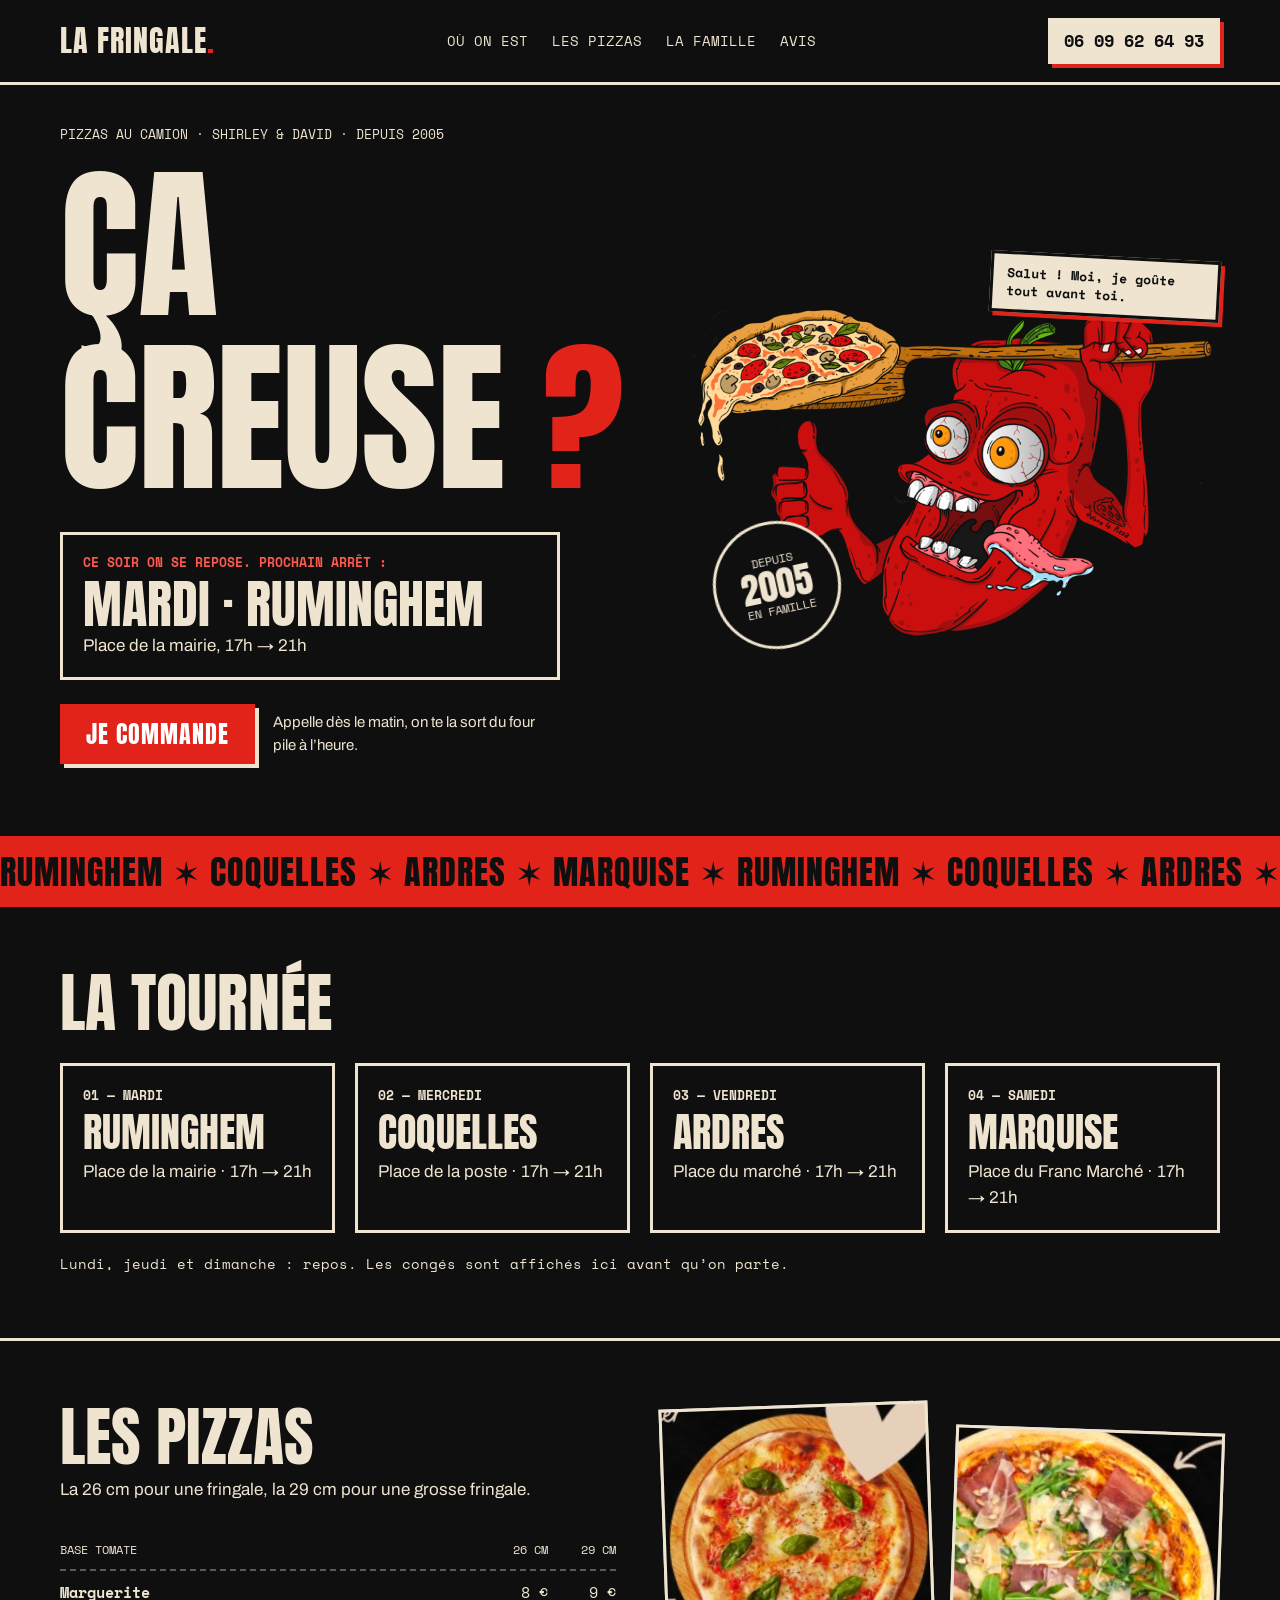
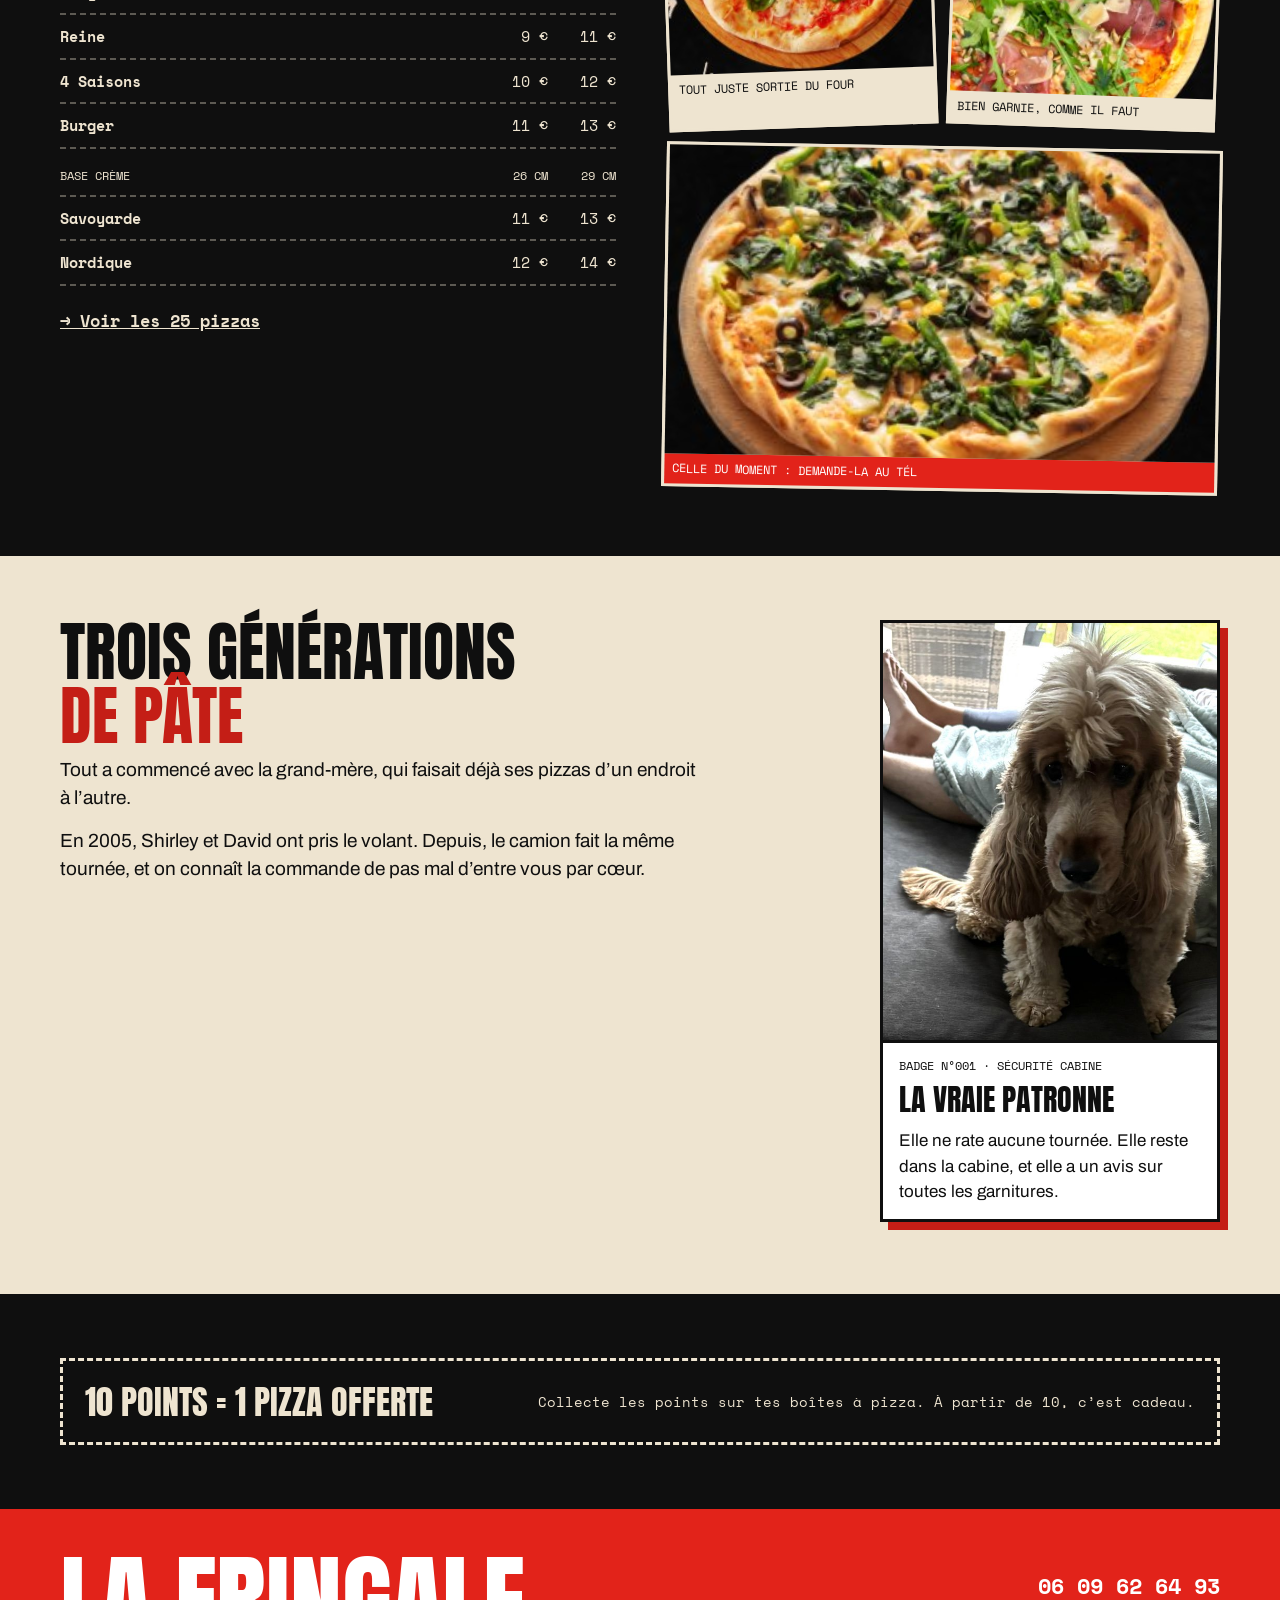
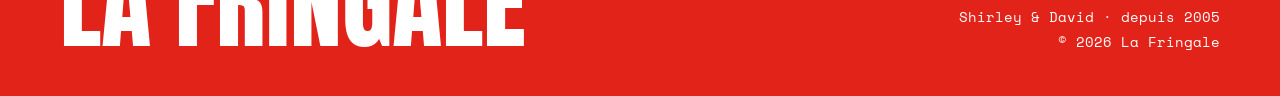
==== index.html @ c60b042f "Site de La Fringale : accueil, carte complète et contenu modifiable - Page d'accueil (visuel fanzine" ====
<!doctype html>
<html lang="fr">
<head>
  <meta charset="utf-8">
  <meta name="viewport" content="width=device-width, initial-scale=1">
  <title>La Fringale · Pizzas au camion depuis 2005 · Ruminghem, Coquelles, Ardres, Marquise</title>
  <meta name="description" content="La Fringale, le camion à pizzas de Shirley et David depuis 2005. Mardi Ruminghem, mercredi Coquelles, vendredi Ardres, samedi Marquise, de 17h à 21h. Commande au 06 09 62 64 93.">
  <meta name="theme-color" content="#0f0f0f">
  <link rel="icon" type="image/png" href="images/favicon.png">
  <link rel="apple-touch-icon" href="images/apple-touch-icon.png">
  <meta property="og:type" content="website">
  <meta property="og:title" content="La Fringale · Pizzas au camion depuis 2005">
  <meta property="og:description" content="Ruminghem, Coquelles, Ardres, Marquise. De 17h à 21h, commande au 06 09 62 64 93.">
  <meta property="og:image" content="images/partage.jpg">
  <link rel="preconnect" href="https://fonts.googleapis.com">
  <link rel="preconnect" href="https://fonts.gstatic.com" crossorigin>
  <link href="https://fonts.googleapis.com/css2?family=Anton&family=Archivo:wght@400;600;800&family=Space+Mono:wght@400;700&display=swap" rel="stylesheet">
  <link rel="stylesheet" href="assets/style.css">
  <script type="application/ld+json">
  {
    "@context": "https://schema.org",
    "@type": "FoodEstablishment",
    "name": "La Fringale",
    "description": "Camion à pizzas de Shirley et David, depuis 2005.",
    "servesCuisine": "Pizza",
    "telephone": "+33609626493",
    "foundingDate": "2005",
    "priceRange": "8 € – 14 €",
    "areaServed": ["Ruminghem", "Coquelles", "Ardres", "Marquise"],
    "openingHoursSpecification": [
      { "@type": "OpeningHoursSpecification", "dayOfWeek": ["Tuesday", "Wednesday", "Friday", "Saturday"], "opens": "17:00", "closes": "21:00" }
    ]
  }
  </script>
</head>
<body>
  <p class="annonce" id="annonce" hidden></p>

  <header class="entete">
    <div class="conteneur">
      <a class="logo" href="index.html">La Fringale<span>.</span></a>
      <nav class="nav" aria-label="Navigation principale">
        <a href="#tournee">Où on est</a>
        <a href="carte.html">Les pizzas</a>
        <a href="#famille">La famille</a>
        <a href="#avis">Avis</a>
      </nav>
      <a class="bouton-tel" href="tel:+33609626493" data-tel data-tel-texte>06 09 62 64 93</a>
    </div>
  </header>

  <main>
    <section class="heros" aria-labelledby="titre-heros">
      <div class="conteneur">
        <div class="heros-texte">
          <p class="surtitre">Pizzas au camion · Shirley &amp; David · depuis 2005</p>
          <h1 id="titre-heros">Ça<br>creuse<span class="rouge"> ?</span></h1>
          <div class="ce-soir" id="ce-soir" aria-live="polite">
            <p class="ce-soir-etiquette">Ce soir · 17h → 21h</p>
            <p class="ce-soir-ville">La tournée</p>
            <p class="ce-soir-lieu">Ruminghem, Coquelles, Ardres, Marquise</p>
          </div>
          <div class="heros-actions">
            <a class="bouton" href="tel:+33609626493" data-tel>Je commande</a>
            <p>Appelle dès le matin, on te la sort du four pile à l’heure.</p>
          </div>
        </div>
        <div class="heros-visuel">
          <img class="mascotte" src="images/mascotte.png" width="779" height="511" alt="La mascotte de La Fringale : un piment rouge qui tient une pelle à pizza et lève le pouce">
          <p class="bulle" id="bulle">Salut ! Moi, je goûte tout avant toi.</p>
          <p class="tampon" aria-label="En famille depuis 2005">Depuis<strong>2005</strong>en famille</p>
        </div>
      </div>
    </section>

    <div class="bande" id="bande" aria-hidden="true">Ruminghem ✶ Coquelles ✶ Ardres ✶ Marquise ✶</div>

    <section class="section" id="tournee" aria-labelledby="titre-tournee">
      <div class="conteneur">
        <h2 class="titre-section" id="titre-tournee">La tournée</h2>
        <ol class="tournee-grille" id="tournee-liste" style="list-style: none; padding: 0; margin-bottom: 0"></ol>
        <p class="note-mono" id="jours-repos" style="margin: 20px 0 0"></p>
      </div>
    </section>

    <section class="section section-bord" id="pizzas" aria-labelledby="titre-pizzas" style="border-top: 3px solid var(--creme)">
      <div class="conteneur carte-accueil">
        <div>
          <h2 class="titre-section" id="titre-pizzas">Les pizzas</h2>
          <p class="chapo">La 26 cm pour une fringale, la 29 cm pour une grosse fringale.</p>
          <div class="ticket" id="ticket"></div>
          <p style="margin-top: 22px"><a class="lien-fleche" href="carte.html">→ Voir les <span id="nb-pizzas">25</span> pizzas</a></p>
        </div>
        <div class="polaroids" id="polaroids"></div>
      </div>
    </section>

    <section class="famille" id="famille" aria-labelledby="titre-famille">
      <div class="conteneur">
        <div class="famille-texte">
          <h2 class="titre-section" id="titre-famille">Trois générations<br><span>de pâte</span></h2>
          <p>Tout a commencé avec la grand-mère, qui faisait déjà ses pizzas d’un endroit à l’autre.</p>
          <p>En 2005, Shirley et David ont pris le volant. Depuis, le camion fait la même tournée, et on connaît la commande de pas mal d’entre vous par cœur.</p>
          <img class="photo-camion" id="photo-camion" src="" alt="Le camion de La Fringale" hidden>
        </div>
        <div class="badge">
          <img src="images/chienne.jpg" width="640" height="800" alt="La chienne de la famille, assise sur le canapé" loading="lazy">
          <div>
            <p class="badge-numero" id="badge-numero">Badge n°001 · Sécurité cabine</p>
            <p class="badge-nom" id="nom-chienne">La vraie patronne</p>
            <p>Elle ne rate aucune tournée. Elle reste dans la cabine, et elle a un avis sur toutes les garnitures.</p>
          </div>
        </div>
      </div>
    </section>

    <section class="section" id="avis" aria-labelledby="titre-avis">
      <div class="conteneur">
        <div id="avis-bloc" style="margin-bottom: 40px" hidden>
          <h2 class="titre-section" id="titre-avis">Ce qu’on dit de nous</h2>
          <p class="chapo note-mono">(et c’est pas nous qui l’écrivons, c’est Google)</p>
          <div class="avis-grille" id="avis-liste" hidden></div>
          <div class="avis-actions">
            <a class="lien-fleche" href="#" data-lien-avis hidden>→ Lire tous les avis</a>
            <a class="lien-fleche" href="#" data-lien-avis hidden>→ Toi aussi, laisse ton avis</a>
          </div>
        </div>
        <div class="fidelite">
          <strong>10 points = 1 pizza offerte</strong>
          <span class="note-mono">Collecte les points sur tes boîtes à pizza. À partir de 10, c’est cadeau.</span>
        </div>
      </div>
    </section>
  </main>

  <footer class="pied">
    <div class="conteneur">
      <div class="pied-logo">La Fringale</div>
      <div class="pied-infos">
        <a class="tel" href="tel:+33609626493" data-tel data-tel-texte>06 09 62 64 93</a>
        <p>Shirley &amp; David · depuis 2005</p>
        <p><a href="#" data-reseau="facebook" hidden>Facebook</a> <a href="#" data-reseau="instagram" hidden>Instagram</a></p>
        <p>© <span id="annee">2026</span> La Fringale</p>
      </div>
    </div>
  </footer>

  <a class="appel-fixe" href="tel:+33609626493" data-tel>Appeler pour commander</a>

  <script src="assets/donnees.js"></script>
  <script src="assets/app.js"></script>
</body>
</html>
---- assets/style.css ----
/* La Fringale — feuille de style */

:root {
  --noir: #0f0f0f;
  --noir-2: #1a1918;
  --creme: #eee4d0;
  --creme-2: #cfc4ae;
  --rouge: #e2231a;
  --rouge-fonce: #c41e16;
  --rouge-texte: #ff5a4f;
  --trait: rgba(238, 228, 208, 0.35);
  --titre: 'Anton', 'Impact', sans-serif;
  --mono: 'Space Mono', ui-monospace, monospace;
  --texte: 'Archivo', system-ui, sans-serif;
  --page: 1240px;
  --marge: clamp(16px, 4vw, 40px);
}

*, *::before, *::after { box-sizing: border-box; }

html { scroll-behavior: smooth; -webkit-text-size-adjust: 100%; }
@media (prefers-reduced-motion: reduce) { html { scroll-behavior: auto; } }

body {
  margin: 0;
  background: var(--noir);
  color: var(--creme);
  font-family: var(--texte);
  font-size: 17px;
  line-height: 1.5;
}

img { max-width: 100%; height: auto; display: block; }
[hidden] { display: none !important; }
a { color: var(--creme); }
a:hover { color: #fff; }
:focus-visible { outline: 3px solid var(--rouge-texte); outline-offset: 3px; }

.conteneur { max-width: var(--page); margin: 0 auto; padding-left: var(--marge); padding-right: var(--marge); }
.mono { font-family: var(--mono); }
.majuscules { text-transform: uppercase; }
.visuellement-cache { position: absolute; width: 1px; height: 1px; overflow: hidden; clip: rect(0 0 0 0); white-space: nowrap; }

/* ---------- Bandeau d'annonce ---------- */
.annonce {
  background: var(--creme); color: var(--noir);
  font-family: var(--mono); font-weight: 700; font-size: 14px;
  text-align: center; padding: 10px var(--marge);
}
.annonce[hidden] { display: none; }

/* ---------- En-tête ---------- */
.entete { border-bottom: 3px solid var(--creme); }
.entete .conteneur {
  display: flex; flex-wrap: wrap; align-items: center; justify-content: space-between;
  gap: 12px 28px; padding-top: 18px; padding-bottom: 18px;
}
.logo { font-family: var(--titre); font-size: 30px; letter-spacing: 1px; text-transform: uppercase; text-decoration: none; line-height: 1; }
.logo span { color: var(--rouge); }
.nav { display: flex; flex-wrap: wrap; gap: 6px 24px; font-family: var(--mono); font-size: 14px; text-transform: uppercase; }
.nav a { text-decoration: none; padding: 6px 0; }
.nav a[aria-current="page"] { text-decoration: underline; text-underline-offset: 6px; text-decoration-thickness: 2px; }

.bouton-tel {
  font-family: var(--mono); font-weight: 700; text-decoration: none;
  color: var(--noir); background: var(--creme);
  padding: 10px 16px; min-height: 44px; display: inline-flex; align-items: center; gap: 8px;
  box-shadow: 4px 4px 0 var(--rouge);
}
.bouton-tel:hover { color: var(--noir); transform: translate(-1px, -1px); box-shadow: 5px 5px 0 var(--rouge); }

.bouton {
  display: inline-block; text-decoration: none;
  background: var(--rouge); color: #fff;
  font-family: var(--titre); font-size: 24px; letter-spacing: 1px; text-transform: uppercase;
  padding: 12px 26px; box-shadow: 4px 4px 0 var(--creme);
  border: 0; cursor: pointer;
}
.bouton:hover { color: #fff; transform: translate(-1px, -1px); box-shadow: 5px 5px 0 var(--creme); }

.lien-fleche { font-family: var(--mono); font-weight: 700; }

/* ---------- Accueil : héros ---------- */
.heros .conteneur {
  display: flex; flex-wrap: wrap; align-items: center; gap: 24px;
  padding-top: 40px; padding-bottom: 72px;
}
.heros-texte { flex: 1 1 520px; min-width: 0; }
.surtitre { margin: 0 0 14px; font-family: var(--mono); font-size: 13px; text-transform: uppercase; }
.heros h1 {
  margin: 0; font-family: var(--titre); font-weight: 400;
  font-size: clamp(84px, 13vw, 190px); line-height: 1.04; letter-spacing: -1px; text-transform: uppercase;
}
.heros h1 .rouge { color: var(--rouge); }

.ce-soir { margin-top: 28px; border: 3px solid var(--creme); padding: 18px 20px; max-width: 500px; }
.ce-soir-etiquette { margin: 0; font-family: var(--mono); font-size: 13px; font-weight: 700; text-transform: uppercase; color: var(--rouge-texte); }
.ce-soir-ville { margin: 4px 0 0; font-family: var(--titre); font-size: clamp(40px, 6vw, 52px); line-height: 1.05; text-transform: uppercase; }
.ce-soir-lieu { margin: 2px 0 0; }
.ce-soir-message { margin: 10px 0 0; font-size: 15px; color: var(--creme-2); }

.heros-actions { display: flex; flex-wrap: wrap; gap: 14px 18px; margin-top: 24px; align-items: center; }
.heros-actions p { margin: 0; max-width: 30ch; font-size: 15px; }

.heros-visuel { flex: 1 1 440px; min-width: 0; position: relative; display: flex; justify-content: center; padding-top: 56px; }
.mascotte { width: 100%; max-width: 600px; height: auto; mix-blend-mode: lighten; }
.bulle {
  position: absolute; top: 0; right: 0; max-width: 230px;
  background: var(--creme); color: var(--noir); border: 3px solid var(--noir);
  box-shadow: 4px 4px 0 var(--rouge);
  padding: 10px 14px; font-family: var(--mono); font-size: 13px; font-weight: 700; line-height: 1.35;
  transform: rotate(3deg);
}
.tampon {
  position: absolute; left: 4%; bottom: -4%;
  width: 128px; height: 128px; border-radius: 50%; border: 3px solid var(--creme); background: var(--noir);
  display: flex; flex-direction: column; align-items: center; justify-content: center; text-align: center;
  font-family: var(--mono); font-size: 12px; line-height: 1.2; text-transform: uppercase;
  transform: rotate(-12deg);
}
.tampon strong { font-family: var(--titre); font-weight: 400; font-size: 36px; line-height: 1; }

/* ---------- Bande des villes ---------- */
.bande {
  background: var(--rouge); color: var(--noir);
  font-family: var(--titre); font-size: clamp(26px, 3vw, 34px); letter-spacing: 1px; text-transform: uppercase;
  white-space: nowrap; overflow: hidden; padding: 10px 0;
}
.bande-defile { display: inline-block; animation: defile 40s linear infinite; }
@keyframes defile { from { transform: translateX(0); } to { transform: translateX(-50%); } }
@media (prefers-reduced-motion: reduce) { .bande-defile { animation: none; } }

/* ---------- Sections ---------- */
.section { padding-top: 64px; padding-bottom: 64px; }
.section + .section-bord { border-top: 3px solid var(--creme); }
.titre-section {
  margin: 0 0 8px; font-family: var(--titre); font-weight: 400;
  font-size: clamp(48px, 7vw, 64px); line-height: 1; text-transform: uppercase;
}
.chapo { margin: 0 0 28px; }
.note-mono { font-family: var(--mono); font-size: 14px; }

/* ---------- Tournée ---------- */
.tournee-grille { display: grid; grid-template-columns: repeat(auto-fit, minmax(230px, 1fr)); gap: 20px; margin-top: 28px; }
.etape { border: 3px solid var(--creme); padding: 20px; display: flex; flex-direction: column; gap: 6px; }
.etape-jour { font-family: var(--mono); font-size: 13px; font-weight: 700; text-transform: uppercase; }
.etape-ville { font-family: var(--titre); font-size: 40px; line-height: 1.05; text-transform: uppercase; }
.etape.aujourdhui { background: var(--creme); color: var(--noir); }
.etape.ferme { opacity: 0.55; }

/* ---------- Carte (extrait accueil) ---------- */
.carte-accueil { display: flex; flex-wrap: wrap; gap: 48px; }
.carte-accueil > div { flex: 1 1 440px; min-width: 0; }
.ticket { font-family: var(--mono); font-size: 15px; }
.ticket-ligne { display: flex; gap: 12px; padding: 10px 0; border-bottom: 2px dashed var(--trait); }
.ticket-ligne span:first-child { flex: 1; font-weight: 700; }
.ticket-ligne span:not(:first-child) { width: 56px; text-align: right; white-space: nowrap; }
.ticket-entete { font-size: 12px; text-transform: uppercase; padding-top: 18px; }
.ticket-entete:first-child { padding-top: 10px; }
.ticket-entete span:first-child { font-weight: 400; }

.polaroids { display: grid; grid-template-columns: repeat(2, minmax(0, 1fr)); gap: 18px; align-content: start; }
.polaroid { margin: 0; border: 3px solid var(--creme); background: var(--creme); }
.polaroid img { width: 100%; aspect-ratio: 1; object-fit: cover; }
.polaroid figcaption { font-family: var(--mono); font-size: 12px; padding: 6px 8px; text-transform: uppercase; color: var(--noir); }
.polaroid:nth-child(1) { transform: rotate(-2deg); }
.polaroid:nth-child(2) { transform: rotate(2deg); margin-top: 24px; }
.polaroid:nth-child(3) { grid-column: span 2; transform: rotate(1deg); }
.polaroid:nth-child(3) img { aspect-ratio: 16 / 9; }
.polaroid:nth-child(3) figcaption { background: var(--rouge); color: #fff; }

/* ---------- Famille ---------- */
.famille { background: var(--creme); color: var(--noir); }
.famille a { color: var(--noir); }
.famille .conteneur { display: flex; flex-wrap: wrap; gap: 40px; align-items: flex-start; padding-top: 64px; padding-bottom: 72px; }
.famille-texte { flex: 1 1 520px; min-width: 0; }
.famille-texte p { font-size: 19px; margin: 0 0 14px; max-width: 58ch; }
.famille .titre-section span { color: var(--rouge-fonce); }
.photo-camion { margin-top: 24px; border: 3px solid var(--noir); width: 100%; aspect-ratio: 3 / 2; object-fit: cover; }
.badge { flex: 0 1 340px; min-width: 0; border: 3px solid var(--noir); background: #fff; box-shadow: 8px 8px 0 var(--rouge-fonce); }
.badge img { width: 100%; aspect-ratio: 4 / 5; object-fit: cover; }
.badge div { padding: 14px 16px; border-top: 3px solid var(--noir); }
.badge p { margin: 0; }
.badge-numero { font-family: var(--mono); font-size: 12px; text-transform: uppercase; }
.badge-nom { font-family: var(--titre); font-size: 30px; text-transform: uppercase; margin: 2px 0 6px !important; }

/* ---------- Avis ---------- */
.avis-grille { display: grid; grid-template-columns: repeat(auto-fit, minmax(260px, 1fr)); gap: 20px; margin-bottom: 24px; }
.avis-carte { margin: 0; border: 3px solid var(--creme); padding: 20px; display: flex; flex-direction: column; gap: 12px; }
.avis-carte blockquote { margin: 0; }
.avis-carte figcaption { font-family: var(--mono); font-size: 13px; text-transform: uppercase; }
.etoiles { color: var(--rouge-texte); letter-spacing: 2px; }
.avis-actions { display: flex; flex-wrap: wrap; gap: 12px 28px; }

/* ---------- Fidélité ---------- */
.fidelite { border: 3px dashed var(--creme); padding: 22px; display: flex; flex-wrap: wrap; gap: 8px 24px; align-items: center; justify-content: space-between; }
.fidelite strong { font-family: var(--titre); font-weight: 400; font-size: 34px; text-transform: uppercase; line-height: 1.1; }

/* ---------- Pied de page ---------- */
.pied { background: var(--rouge); color: #fff; }
.pied a { color: #fff; }
.pied .conteneur { display: flex; flex-wrap: wrap; justify-content: space-between; gap: 20px; align-items: flex-end; padding-top: 44px; padding-bottom: 44px; }
.pied-logo { font-family: var(--titre); font-size: clamp(52px, 9vw, 104px); line-height: 0.95; text-transform: uppercase; }
.pied-infos { font-family: var(--mono); font-size: 14px; text-align: right; }
.pied-infos .tel { font-weight: 700; font-size: 22px; text-decoration: none; }
.pied-infos p { margin: 4px 0 0; }

/* ---------- Page carte ---------- */
.carte-entete { padding-top: 48px; padding-bottom: 8px; }
.carte-entete h1 { margin: 0; font-family: var(--titre); font-weight: 400; font-size: clamp(64px, 11vw, 140px); line-height: 1; text-transform: uppercase; }
.filtres { display: flex; flex-wrap: wrap; gap: 10px; margin: 28px 0 8px; }
.filtre {
  font-family: var(--mono); font-weight: 700; font-size: 14px; text-transform: uppercase;
  background: transparent; color: var(--creme); border: 3px solid var(--creme);
  padding: 10px 16px; min-height: 44px; cursor: pointer;
}
.filtre[aria-pressed="true"] { background: var(--creme); color: var(--noir); }

.moment {
  border: 3px solid var(--creme); background: var(--noir-2);
  display: flex; flex-wrap: wrap; gap: 20px; align-items: center; padding: 20px; margin: 28px 0 8px;
}
.moment img { width: 160px; aspect-ratio: 1; object-fit: cover; border: 3px solid var(--creme); }
.moment-texte { flex: 1 1 260px; }
.moment-etiquette { display: inline-block; background: var(--rouge); color: #fff; font-family: var(--mono); font-size: 12px; font-weight: 700; text-transform: uppercase; padding: 4px 8px; }
.moment h2 { margin: 8px 0 4px; font-family: var(--titre); font-weight: 400; font-size: 40px; text-transform: uppercase; line-height: 1.05; }
.moment p { margin: 0; }

.groupe-titre { margin: 48px 0 20px; font-family: var(--titre); font-weight: 400; font-size: 44px; text-transform: uppercase; display: flex; align-items: baseline; gap: 16px; flex-wrap: wrap; }
.groupe-titre small { font-family: var(--mono); font-size: 13px; }
.pizzas { display: grid; grid-template-columns: repeat(auto-fill, minmax(270px, 1fr)); gap: 20px; }
.pizza { border: 3px solid var(--creme); display: flex; flex-direction: column; }
.pizza img { width: 100%; aspect-ratio: 4 / 3; object-fit: cover; border-bottom: 3px solid var(--creme); }
.pizza-corps { padding: 16px 18px 18px; display: flex; flex-direction: column; gap: 8px; flex: 1; }
.pizza h3 { margin: 0; font-family: var(--titre); font-weight: 400; font-size: 32px; line-height: 1.05; text-transform: uppercase; }
.pizza-ingredients { margin: 0; color: var(--creme-2); flex: 1; }
.pizza-prix { display: flex; gap: 10px; font-family: var(--mono); font-size: 14px; }
.pizza-prix span { border: 2px solid var(--creme); padding: 4px 8px; }
.pizza-prix b { font-size: 16px; }

.infos-carte { margin-top: 48px; display: grid; grid-template-columns: repeat(auto-fit, minmax(260px, 1fr)); gap: 20px; }
.info { border: 3px dashed var(--trait); padding: 18px; font-family: var(--mono); font-size: 14px; }
.info p { margin: 0; }

/* ---------- Bouton d'appel fixe (téléphone) ---------- */
.appel-fixe { display: none; }
@media (max-width: 700px) {
  body { padding-bottom: 76px; }
  .appel-fixe {
    display: flex; position: fixed; left: 12px; right: 12px; bottom: 12px; z-index: 10;
    justify-content: center; align-items: center; gap: 10px;
    background: var(--rouge); color: #fff; text-decoration: none;
    font-family: var(--titre); font-size: 22px; letter-spacing: 1px; text-transform: uppercase;
    min-height: 56px; border: 3px solid var(--noir); box-shadow: 0 0 0 3px var(--creme);
  }
  .appel-fixe:hover { color: #fff; }
  .entete .bouton-tel { display: none; }
  .nav { width: 100%; justify-content: space-between; gap: 6px 14px; font-size: 13px; }
  .heros .conteneur { padding-top: 24px; padding-bottom: 56px; }
  .heros-visuel { padding-top: 64px; }
  .bulle { max-width: 200px; font-size: 12px; }
  .tampon { width: 104px; height: 104px; font-size: 10px; }
  .tampon strong { font-size: 30px; }
  .pied-infos { text-align: left; }
}
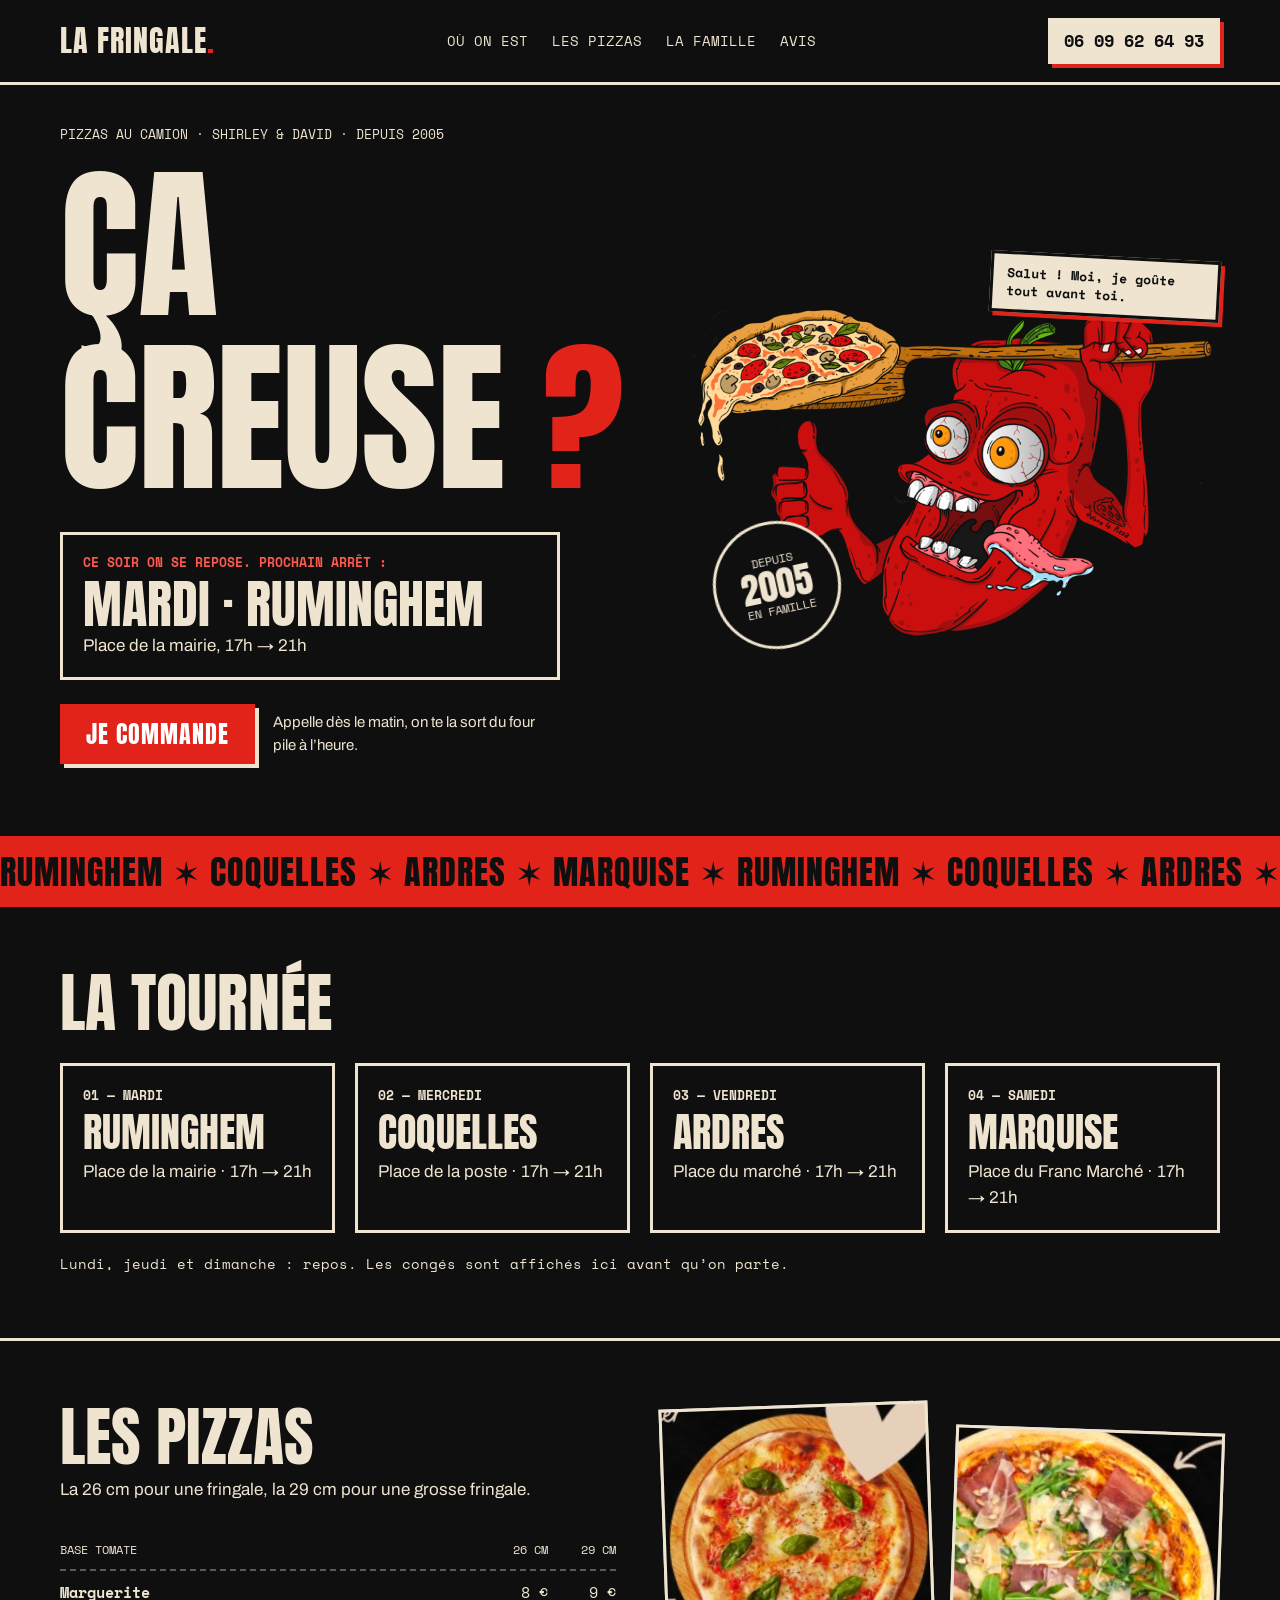
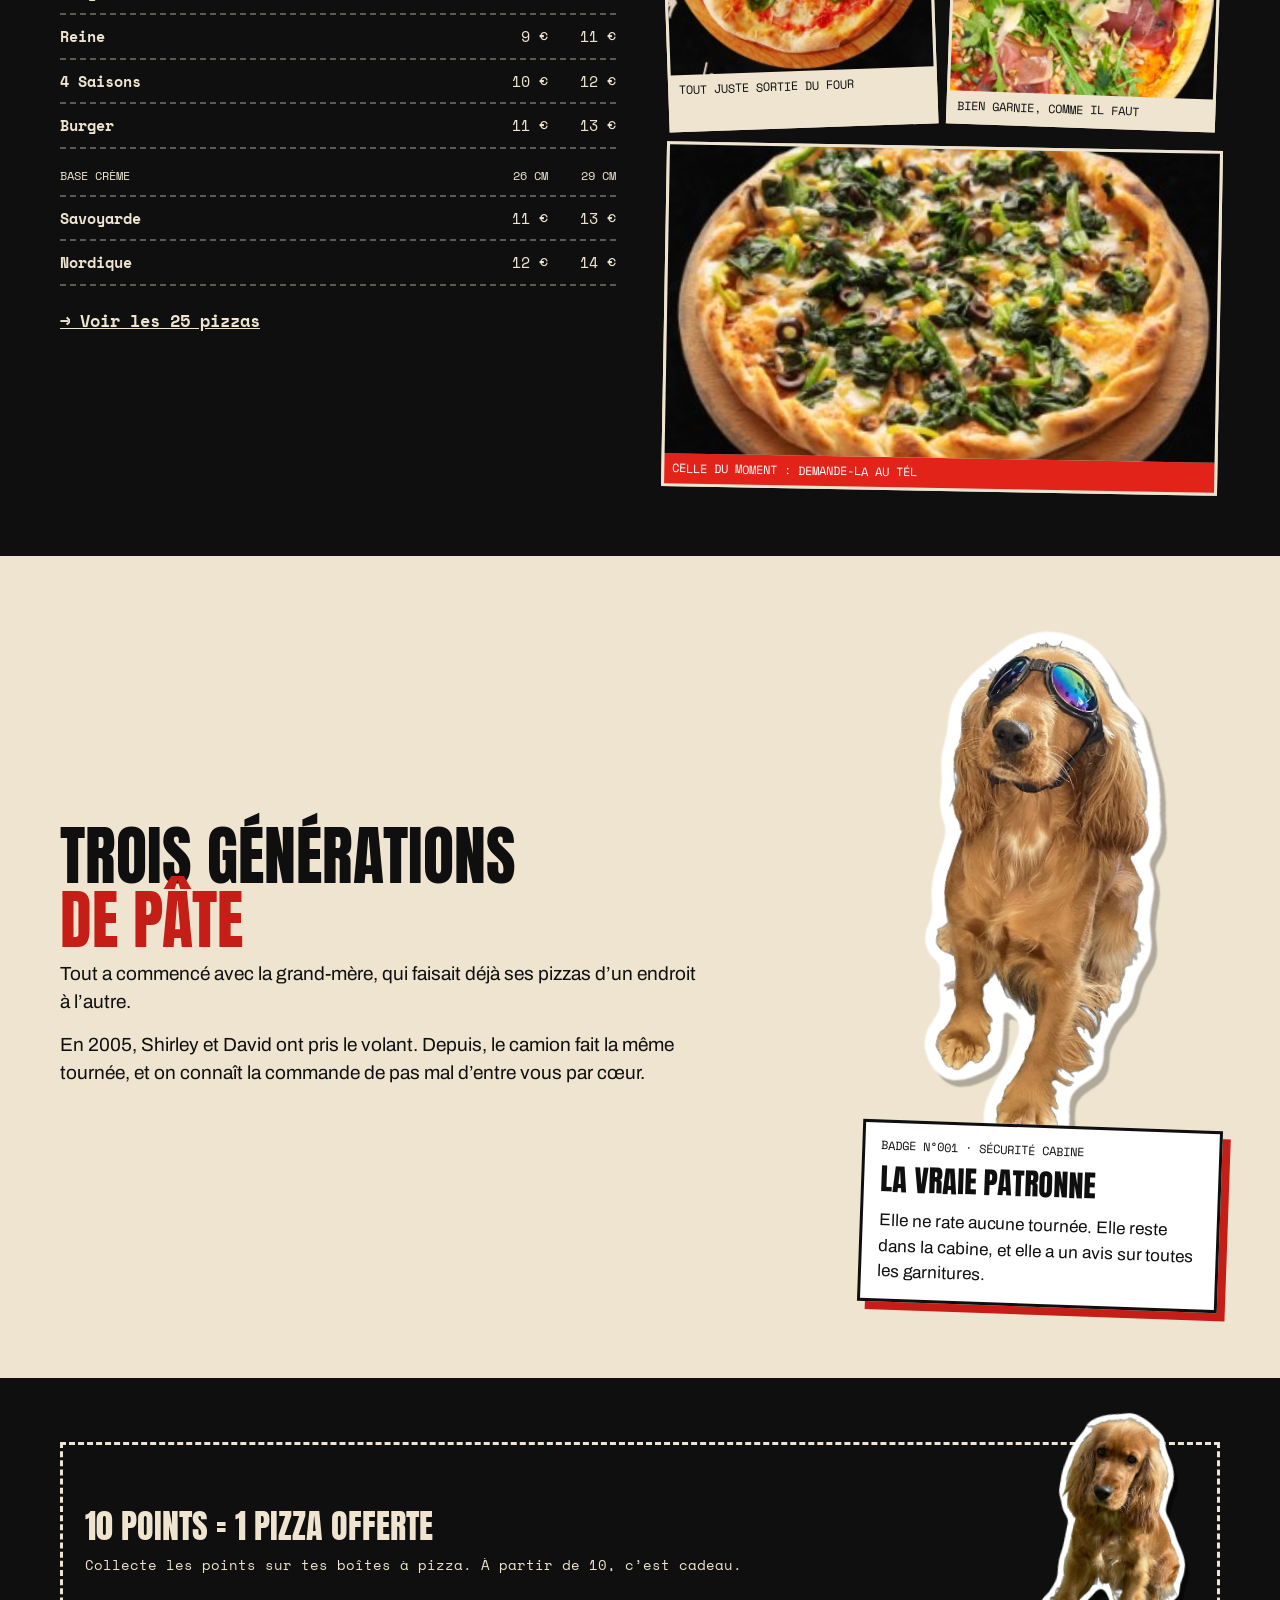
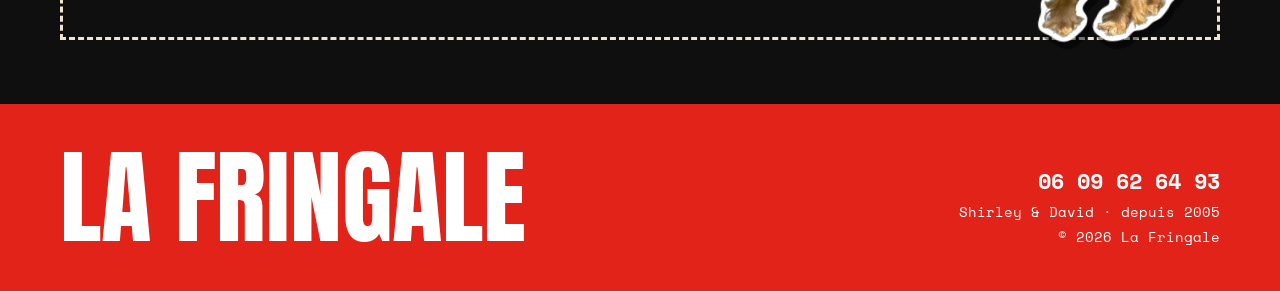
==== commit be0bc3d0: "Chienne en autocollants détourés (badge « la vraie patronne » et fidélité) Co-Authored-By: Claude Op" ====
--- a/index.html
+++ b/index.html
@@ -103,9 +103,9 @@
           <p>En 2005, Shirley et David ont pris le volant. Depuis, le camion fait la même tournée, et on connaît la commande de pas mal d’entre vous par cœur.</p>
           <img class="photo-camion" id="photo-camion" src="" alt="Le camion de La Fringale" hidden>
         </div>
-        <div class="badge">
-          <img src="images/chienne.jpg" width="640" height="800" alt="La chienne de la famille, assise sur le canapé" loading="lazy">
-          <div>
+        <div class="patronne">
+          <img class="sticker" src="images/chienne-lunettes.webp" width="486" height="960" alt="La chienne de la famille, un cocker roux, avec des lunettes de soleil" loading="lazy">
+          <div class="badge">
             <p class="badge-numero" id="badge-numero">Badge n°001 · Sécurité cabine</p>
             <p class="badge-nom" id="nom-chienne">La vraie patronne</p>
             <p>Elle ne rate aucune tournée. Elle reste dans la cabine, et elle a un avis sur toutes les garnitures.</p>
@@ -126,8 +126,11 @@
           </div>
         </div>
         <div class="fidelite">
-          <strong>10 points = 1 pizza offerte</strong>
-          <span class="note-mono">Collecte les points sur tes boîtes à pizza. À partir de 10, c’est cadeau.</span>
+          <div>
+            <strong>10 points = 1 pizza offerte</strong>
+            <p class="note-mono" style="margin: 6px 0 0">Collecte les points sur tes boîtes à pizza. À partir de 10, c’est cadeau.</p>
+          </div>
+          <img class="sticker sticker-fidelite" src="images/chienne-assise.webp" width="581" height="960" alt="" loading="lazy">
         </div>
       </div>
     </section>
--- a/assets/style.css
+++ b/assets/style.css
@@ -172,14 +172,19 @@
 /* ---------- Famille ---------- */
 .famille { background: var(--creme); color: var(--noir); }
 .famille a { color: var(--noir); }
-.famille .conteneur { display: flex; flex-wrap: wrap; gap: 40px; align-items: flex-start; padding-top: 64px; padding-bottom: 72px; }
+.famille .conteneur { display: flex; flex-wrap: wrap; gap: 40px; align-items: center; padding-top: 64px; padding-bottom: 72px; }
 .famille-texte { flex: 1 1 520px; min-width: 0; }
 .famille-texte p { font-size: 19px; margin: 0 0 14px; max-width: 58ch; }
 .famille .titre-section span { color: var(--rouge-fonce); }
 .photo-camion { margin-top: 24px; border: 3px solid var(--noir); width: 100%; aspect-ratio: 3 / 2; object-fit: cover; }
-.badge { flex: 0 1 340px; min-width: 0; border: 3px solid var(--noir); background: #fff; box-shadow: 8px 8px 0 var(--rouge-fonce); }
-.badge img { width: 100%; aspect-ratio: 4 / 5; object-fit: cover; }
-.badge div { padding: 14px 16px; border-top: 3px solid var(--noir); }
+.sticker { filter: drop-shadow(5px 7px 0 rgba(15, 15, 15, 0.28)); }
+.patronne { flex: 0 1 360px; min-width: 0; margin: 0 auto; display: flex; flex-direction: column; align-items: center; }
+.patronne .sticker { width: 78%; max-width: 280px; transform: rotate(-5deg); position: relative; z-index: 1; }
+.badge {
+  position: relative; z-index: 2; margin-top: -48px; width: 100%;
+  border: 3px solid var(--noir); background: #fff; box-shadow: 8px 8px 0 var(--rouge-fonce);
+  padding: 14px 16px; transform: rotate(2deg);
+}
 .badge p { margin: 0; }
 .badge-numero { font-family: var(--mono); font-size: 12px; text-transform: uppercase; }
 .badge-nom { font-family: var(--titre); font-size: 30px; text-transform: uppercase; margin: 2px 0 6px !important; }
@@ -195,6 +200,9 @@
 /* ---------- Fidélité ---------- */
 .fidelite { border: 3px dashed var(--creme); padding: 22px; display: flex; flex-wrap: wrap; gap: 8px 24px; align-items: center; justify-content: space-between; }
 .fidelite strong { font-family: var(--titre); font-weight: 400; font-size: 34px; text-transform: uppercase; line-height: 1.1; }
+.fidelite > div { flex: 1 1 320px; }
+.sticker-fidelite { width: 150px; transform: rotate(8deg); margin: -60px 0 -40px; filter: drop-shadow(5px 7px 0 rgba(0, 0, 0, 0.5)); }
+@media (max-width: 700px) { .sticker-fidelite { width: 120px; margin: 0 auto -50px; } }
 
 /* ---------- Pied de page ---------- */
 .pied { background: var(--rouge); color: #fff; }
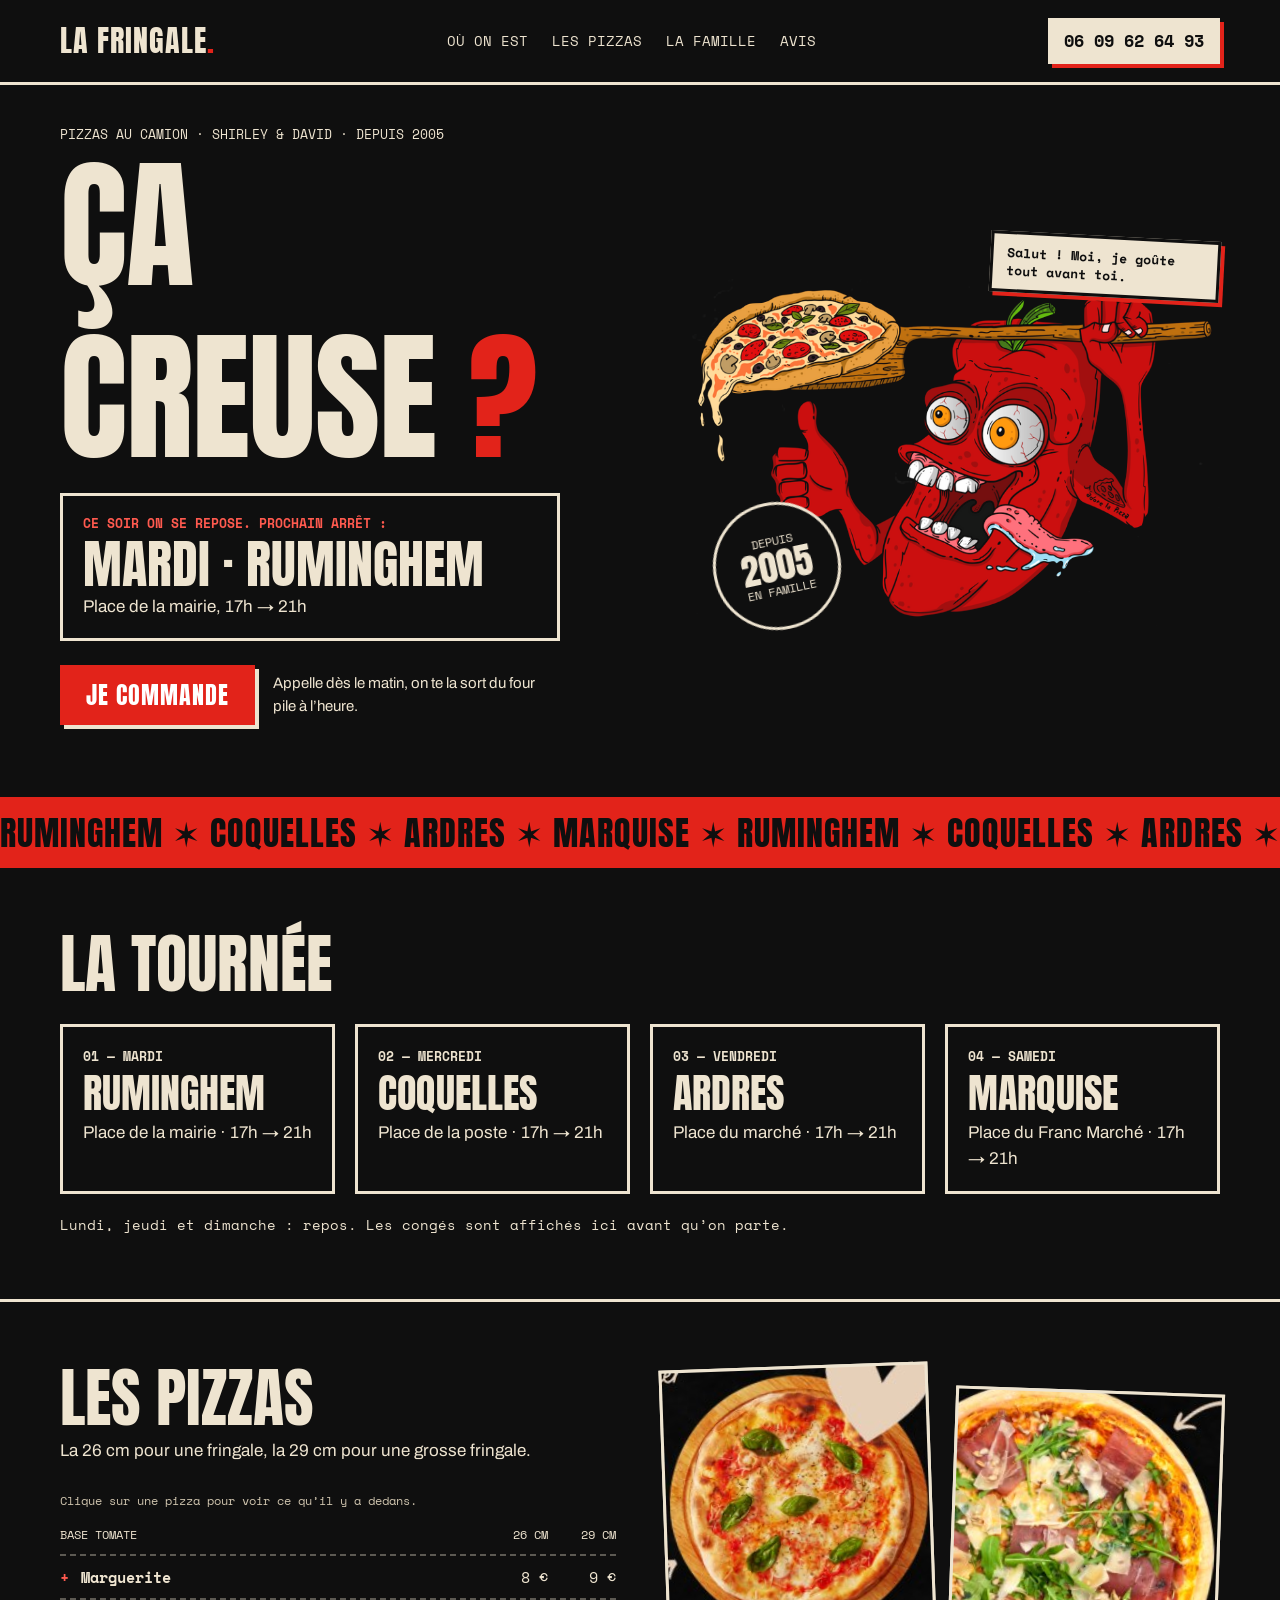
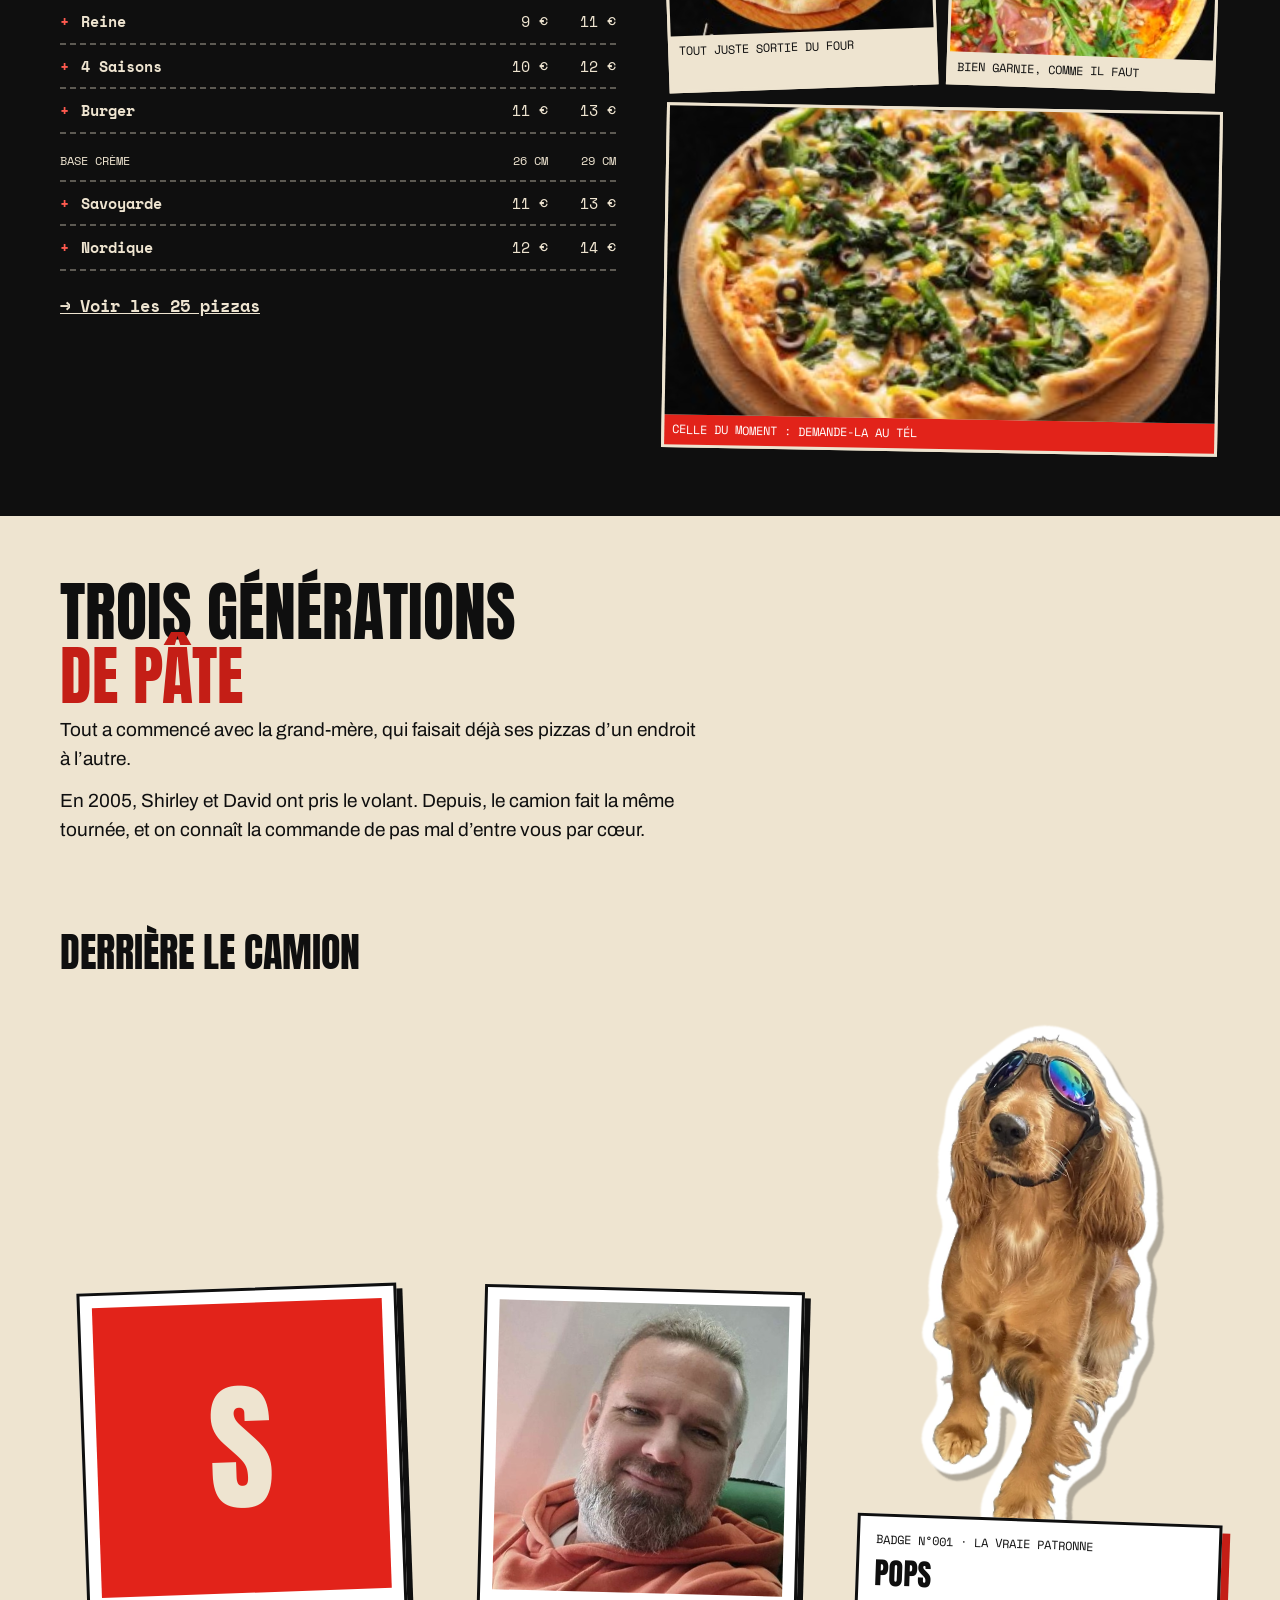
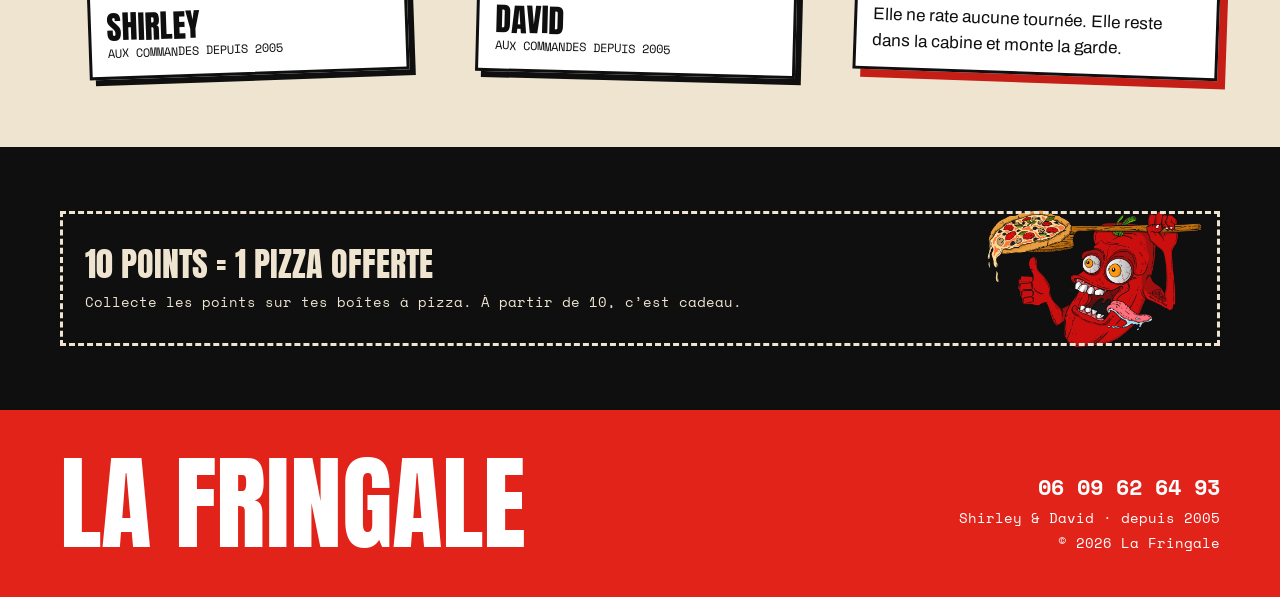
==== commit 77e4b89e: "Retours : titre sur 2 lignes, pizzas dépliables, fenêtre du numéro, équipe - « Ça creuse ? » toujour" ====
--- a/index.html
+++ b/index.html
@@ -54,7 +54,7 @@
       <div class="conteneur">
         <div class="heros-texte">
           <p class="surtitre">Pizzas au camion · Shirley &amp; David · depuis 2005</p>
-          <h1 id="titre-heros">Ça<br>creuse<span class="rouge"> ?</span></h1>
+          <h1 id="titre-heros"><span class="ligne-1">Ça</span><span class="insecable">creuse&nbsp;<span class="rouge">?</span></span></h1>
           <div class="ce-soir" id="ce-soir" aria-live="polite">
             <p class="ce-soir-etiquette">Ce soir · 17h → 21h</p>
             <p class="ce-soir-ville">La tournée</p>
@@ -88,6 +88,7 @@
         <div>
           <h2 class="titre-section" id="titre-pizzas">Les pizzas</h2>
           <p class="chapo">La 26 cm pour une fringale, la 29 cm pour une grosse fringale.</p>
+          <p class="astuce">Clique sur une pizza pour voir ce qu’il y a dedans.</p>
           <div class="ticket" id="ticket"></div>
           <p style="margin-top: 22px"><a class="lien-fleche" href="carte.html">→ Voir les <span id="nb-pizzas">25</span> pizzas</a></p>
         </div>
@@ -103,12 +104,31 @@
           <p>En 2005, Shirley et David ont pris le volant. Depuis, le camion fait la même tournée, et on connaît la commande de pas mal d’entre vous par cœur.</p>
           <img class="photo-camion" id="photo-camion" src="" alt="Le camion de La Fringale" hidden>
         </div>
-        <div class="patronne">
-          <img class="sticker" src="images/chienne-lunettes.webp" width="486" height="960" alt="La chienne de la famille, un cocker roux, avec des lunettes de soleil" loading="lazy">
-          <div class="badge">
-            <p class="badge-numero" id="badge-numero">Badge n°001 · Sécurité cabine</p>
-            <p class="badge-nom" id="nom-chienne">La vraie patronne</p>
-            <p>Elle ne rate aucune tournée. Elle reste dans la cabine, et elle a un avis sur toutes les garnitures.</p>
+
+        <div class="equipe" id="equipe">
+          <h3 class="equipe-titre">Derrière le camion</h3>
+          <div class="equipe-grille">
+            <figure class="membre">
+              <div class="membre-cadre">
+                <img id="photo-shirley" src="" alt="Shirley" width="600" height="600" loading="lazy" hidden>
+                <span class="membre-initiale" id="initiale-shirley" aria-hidden="true">S</span>
+                <figcaption><strong>Shirley</strong><span>Aux commandes depuis 2005</span></figcaption>
+              </div>
+            </figure>
+            <figure class="membre">
+              <div class="membre-cadre">
+                <img src="images/david.jpg" alt="David" width="440" height="440" loading="lazy">
+                <figcaption><strong>David</strong><span>Aux commandes depuis 2005</span></figcaption>
+              </div>
+            </figure>
+            <div class="patronne">
+              <img class="sticker" src="images/chienne-lunettes.webp" width="486" height="960" alt="Pops, la cocker rousse de la famille, avec des lunettes de soleil" loading="lazy">
+              <div class="badge">
+                <p class="badge-numero" id="badge-numero">Badge n°001 · La vraie patronne</p>
+                <p class="badge-nom" id="nom-chienne">Pops</p>
+                <p>Elle ne rate aucune tournée. Elle reste dans la cabine et monte la garde.</p>
+              </div>
+            </div>
           </div>
         </div>
       </div>
@@ -130,7 +150,7 @@
             <strong>10 points = 1 pizza offerte</strong>
             <p class="note-mono" style="margin: 6px 0 0">Collecte les points sur tes boîtes à pizza. À partir de 10, c’est cadeau.</p>
           </div>
-          <img class="sticker sticker-fidelite" src="images/chienne-assise.webp" width="581" height="960" alt="" loading="lazy">
+          <img class="mascotte-fidelite" src="images/mascotte.png" width="779" height="511" alt="" loading="lazy">
         </div>
       </div>
     </section>
@@ -150,6 +170,17 @@
 
   <a class="appel-fixe" href="tel:+33609626493" data-tel>Appeler pour commander</a>
 
+  <dialog class="popup-tel" id="popup-tel" aria-labelledby="popup-tel-titre">
+    <button class="popup-fermer" type="button" data-fermer aria-label="Fermer">×</button>
+    <p class="popup-etiquette" id="popup-tel-titre">Pour commander</p>
+    <a class="popup-numero" href="tel:+33609626493" data-tel-direct>06 09 62 64 93</a>
+    <p class="popup-info">Commande dès le matin, ta pizza est prête à l’heure convenue entre 17h et 21h.</p>
+    <div class="popup-actions">
+      <a class="bouton" href="tel:+33609626493" data-tel-direct>Appeler</a>
+      <button class="popup-copier" type="button" data-copier>Copier le numéro</button>
+    </div>
+  </dialog>
+
   <script src="assets/donnees.js"></script>
   <script src="assets/app.js"></script>
 </body>
--- a/assets/style.css
+++ b/assets/style.css
@@ -89,9 +89,11 @@
 .surtitre { margin: 0 0 14px; font-family: var(--mono); font-size: 13px; text-transform: uppercase; }
 .heros h1 {
   margin: 0; font-family: var(--titre); font-weight: 400;
-  font-size: clamp(84px, 13vw, 190px); line-height: 1.04; letter-spacing: -1px; text-transform: uppercase;
+  font-size: clamp(72px, 11vw, 176px); line-height: 0.96; letter-spacing: -1px; text-transform: uppercase;
 }
 .heros h1 .rouge { color: var(--rouge); }
+.insecable { white-space: nowrap; display: block; }
+.heros h1 .ligne-1 { display: block; margin-bottom: 0.26em; }
 
 .ce-soir { margin-top: 28px; border: 3px solid var(--creme); padding: 18px 20px; max-width: 500px; }
 .ce-soir-etiquette { margin: 0; font-family: var(--mono); font-size: 13px; font-weight: 700; text-transform: uppercase; color: var(--rouge-texte); }
@@ -158,6 +160,14 @@
 .ticket-entete { font-size: 12px; text-transform: uppercase; padding-top: 18px; }
 .ticket-entete:first-child { padding-top: 10px; }
 .ticket-entete span:first-child { font-weight: 400; }
+.ticket-pizza summary { cursor: pointer; list-style: none; }
+.ticket-pizza summary::-webkit-details-marker { display: none; }
+.ticket-pizza summary:hover span:first-child { color: #fff; text-decoration: underline; text-underline-offset: 4px; }
+.ticket-plus { display: inline-block; width: 1.4em; color: var(--rouge-texte); transition: transform 0.15s; }
+.ticket-pizza[open] .ticket-plus { transform: rotate(45deg); }
+.ticket-pizza[open] summary { border-bottom-style: solid; }
+.ticket-ingredients { margin: 0; padding: 10px 0 12px 1.4em; font-family: var(--texte); font-size: 15px; color: var(--creme-2); border-bottom: 2px dashed var(--trait); }
+.astuce { margin: 0 0 6px; font-family: var(--mono); font-size: 12px; color: var(--creme-2); }
 
 .polaroids { display: grid; grid-template-columns: repeat(2, minmax(0, 1fr)); gap: 18px; align-content: start; }
 .polaroid { margin: 0; border: 3px solid var(--creme); background: var(--creme); }
@@ -201,8 +211,6 @@
 .fidelite { border: 3px dashed var(--creme); padding: 22px; display: flex; flex-wrap: wrap; gap: 8px 24px; align-items: center; justify-content: space-between; }
 .fidelite strong { font-family: var(--titre); font-weight: 400; font-size: 34px; text-transform: uppercase; line-height: 1.1; }
 .fidelite > div { flex: 1 1 320px; }
-.sticker-fidelite { width: 150px; transform: rotate(8deg); margin: -60px 0 -40px; filter: drop-shadow(5px 7px 0 rgba(0, 0, 0, 0.5)); }
-@media (max-width: 700px) { .sticker-fidelite { width: 120px; margin: 0 auto -50px; } }
 
 /* ---------- Pied de page ---------- */
 .pied { background: var(--rouge); color: #fff; }
@@ -271,3 +279,36 @@
   .tampon strong { font-size: 30px; }
   .pied-infos { text-align: left; }
 }
+
+/* ---------- Équipe ---------- */
+.equipe { flex: 1 1 100%; margin-top: 24px; }
+.equipe-titre { margin: 0 0 32px; font-family: var(--titre); font-weight: 400; font-size: 40px; text-transform: uppercase; }
+.equipe-grille { display: grid; grid-template-columns: repeat(auto-fit, minmax(240px, 1fr)); gap: 40px 32px; align-items: end; }
+.membre { margin: 0; }
+.membre-cadre { background: #fff; border: 3px solid var(--noir); padding: 12px 12px 0; box-shadow: 6px 6px 0 var(--noir); max-width: 320px; margin: 0 auto; }
+.membre:nth-child(1) .membre-cadre { transform: rotate(-2deg); }
+.membre:nth-child(2) .membre-cadre { transform: rotate(1.5deg); }
+.membre-cadre img, .membre-initiale { width: 100%; aspect-ratio: 1; object-fit: cover; }
+.membre-initiale { display: flex; align-items: center; justify-content: center; background: var(--rouge); color: var(--creme); font-family: var(--titre); font-size: 140px; line-height: 1; }
+.membre figcaption { padding: 12px 4px 14px; display: flex; flex-direction: column; }
+.membre strong { font-family: var(--titre); font-weight: 400; font-size: 32px; text-transform: uppercase; line-height: 1.1; }
+.membre figcaption span { font-family: var(--mono); font-size: 12px; text-transform: uppercase; }
+.equipe .patronne { flex: none; }
+
+/* ---------- Fidélité : mascotte ---------- */
+.mascotte-fidelite { width: 220px; mix-blend-mode: lighten; margin: -30px -10px -30px 0; }
+@media (max-width: 700px) { .mascotte-fidelite { width: 200px; margin: 8px auto -10px; } }
+
+/* ---------- Fenêtre du numéro ---------- */
+.popup-tel {
+  border: 3px solid var(--creme); background: var(--noir); color: var(--creme);
+  padding: 28px 28px 26px; width: min(420px, calc(100% - 32px)); box-shadow: 8px 8px 0 var(--rouge);
+  text-align: center;
+}
+.popup-tel::backdrop { background: rgba(0, 0, 0, 0.7); }
+.popup-fermer { position: absolute; top: 6px; right: 8px; width: 44px; height: 44px; background: none; border: 0; color: var(--creme); font-size: 30px; cursor: pointer; line-height: 1; }
+.popup-etiquette { margin: 0; font-family: var(--mono); font-size: 13px; font-weight: 700; text-transform: uppercase; color: var(--rouge-texte); }
+.popup-numero { display: block; margin: 6px 0 10px; font-family: var(--titre); font-size: clamp(40px, 11vw, 56px); line-height: 1.1; text-decoration: none; letter-spacing: 1px; white-space: nowrap; }
+.popup-info { margin: 0 0 22px; font-size: 15px; color: var(--creme-2); }
+.popup-actions { display: flex; flex-wrap: wrap; gap: 12px; justify-content: center; align-items: center; }
+.popup-copier { font-family: var(--mono); font-weight: 700; font-size: 14px; background: transparent; color: var(--creme); border: 3px solid var(--creme); padding: 12px 16px; min-height: 48px; cursor: pointer; }
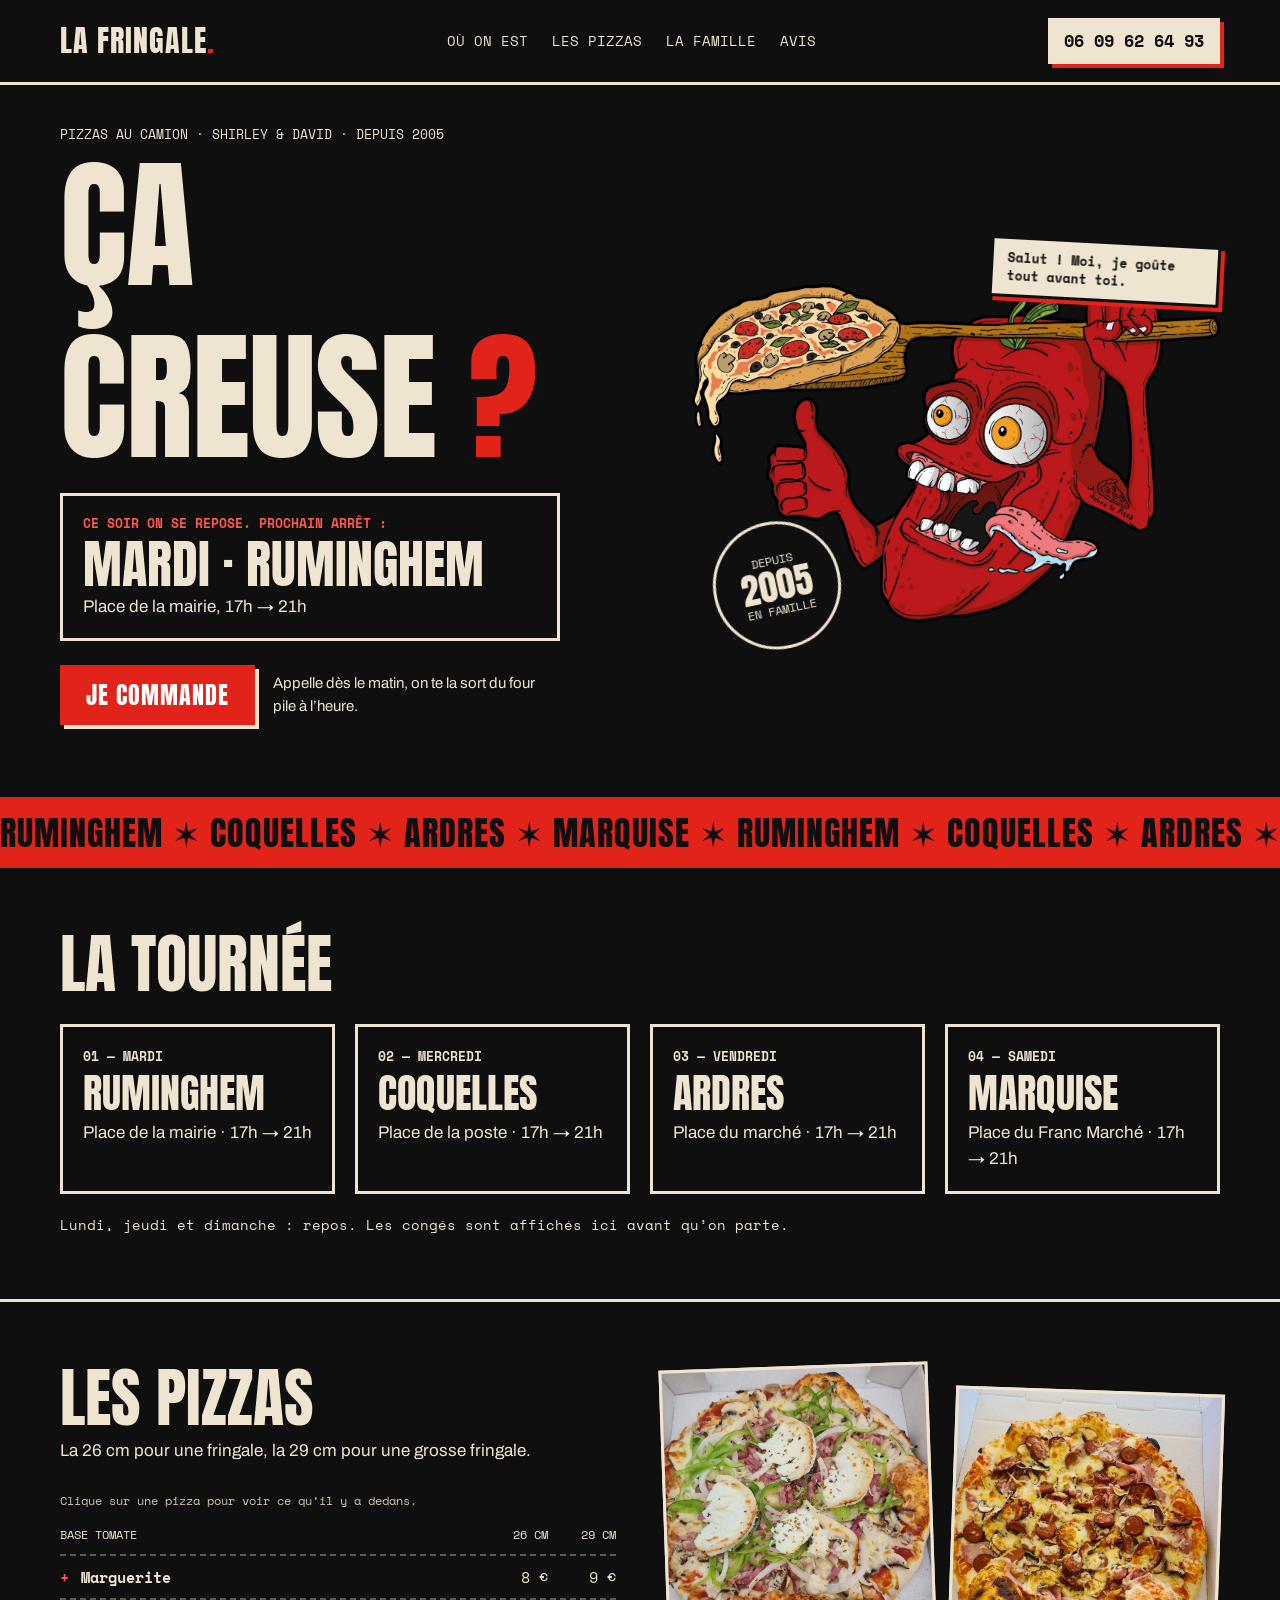
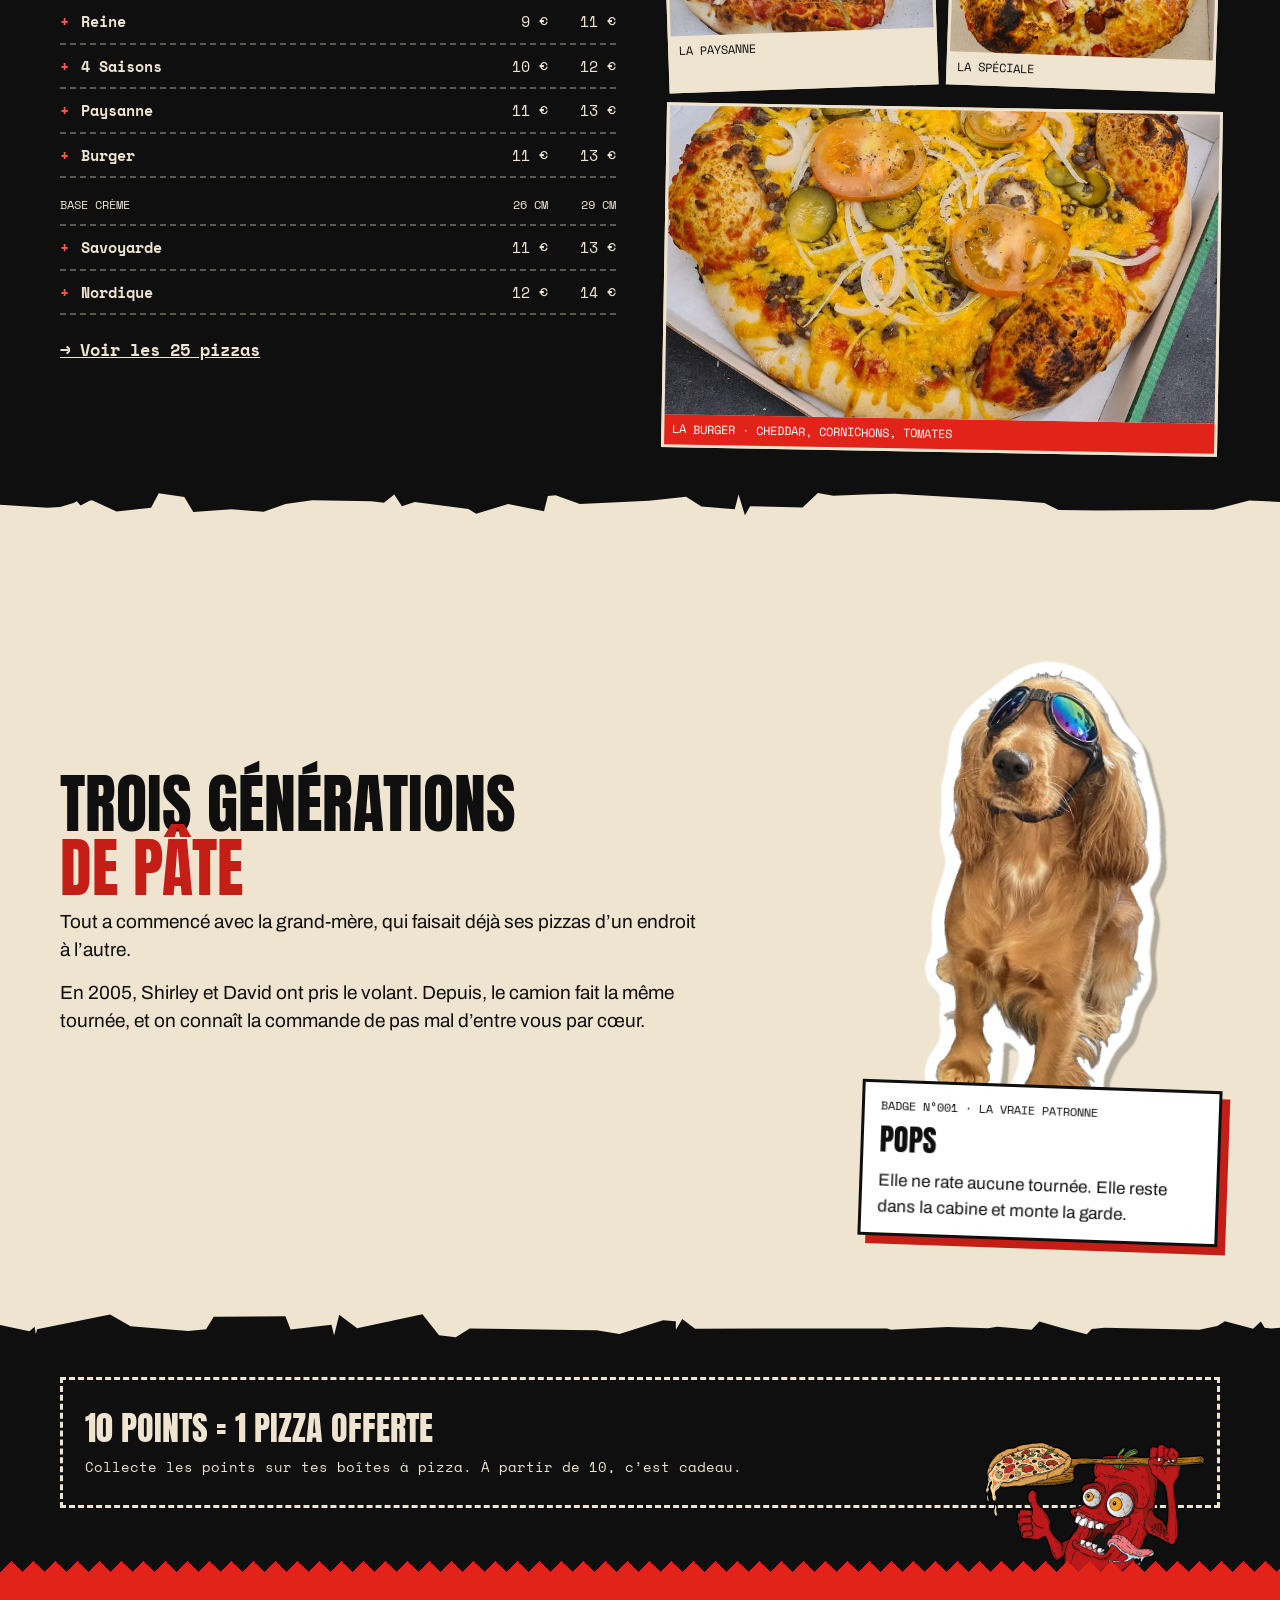
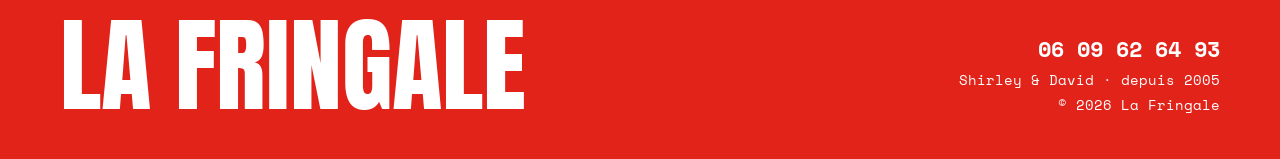
==== commit d724429b: "Mascotte en haute qualité et refonte de « Derrière le camion » - Mascotte HD détourée (WebP transpar" ====
--- a/index.html
+++ b/index.html
@@ -66,7 +66,7 @@
           </div>
         </div>
         <div class="heros-visuel">
-          <img class="mascotte" src="images/mascotte.png" width="779" height="511" alt="La mascotte de La Fringale : un piment rouge qui tient une pelle à pizza et lève le pouce">
+          <img class="mascotte" src="images/mascotte.webp" width="1400" height="895" alt="La mascotte de La Fringale : un piment rouge qui tient une pelle à pizza et lève le pouce">
           <p class="bulle" id="bulle">Salut ! Moi, je goûte tout avant toi.</p>
           <p class="tampon" aria-label="En famille depuis 2005">Depuis<strong>2005</strong>en famille</p>
         </div>
@@ -105,31 +105,32 @@
           <img class="photo-camion" id="photo-camion" src="" alt="Le camion de La Fringale" hidden>
         </div>
 
-        <div class="equipe" id="equipe">
-          <h3 class="equipe-titre">Derrière le camion</h3>
-          <div class="equipe-grille">
-            <figure class="membre">
-              <div class="membre-cadre">
-                <img id="photo-shirley" src="" alt="Shirley" width="600" height="600" loading="lazy" hidden>
-                <span class="membre-initiale" id="initiale-shirley" aria-hidden="true">S</span>
-                <figcaption><strong>Shirley</strong><span>Aux commandes depuis 2005</span></figcaption>
-              </div>
-            </figure>
-            <figure class="membre">
-              <div class="membre-cadre">
-                <img src="images/david.jpg" alt="David" width="440" height="440" loading="lazy">
-                <figcaption><strong>David</strong><span>Aux commandes depuis 2005</span></figcaption>
-              </div>
-            </figure>
-            <div class="patronne">
-              <img class="sticker" src="images/chienne-lunettes.webp" width="486" height="960" alt="Pops, la cocker rousse de la famille, avec des lunettes de soleil" loading="lazy">
-              <div class="badge">
-                <p class="badge-numero" id="badge-numero">Badge n°001 · La vraie patronne</p>
-                <p class="badge-nom" id="nom-chienne">Pops</p>
-                <p>Elle ne rate aucune tournée. Elle reste dans la cabine et monte la garde.</p>
-              </div>
-            </div>
+        <div class="patronne">
+          <img class="sticker" src="images/chienne-lunettes.webp" width="486" height="960" alt="Pops, la cocker rousse de la famille, avec des lunettes de soleil" loading="lazy">
+          <div class="badge">
+            <p class="badge-numero" id="badge-numero">Badge n°001 · La vraie patronne</p>
+            <p class="badge-nom" id="nom-chienne">Pops</p>
+            <p>Elle ne rate aucune tournée. Elle reste dans la cabine et monte la garde.</p>
           </div>
+        </div>
+      </div>
+    </section>
+
+    <!-- Affichée dès que photoShirley est renseignée dans assets/donnees.js -->
+    <section class="section duo" id="equipe" aria-labelledby="titre-equipe" hidden>
+      <div class="conteneur">
+        <h2 class="titre-section" id="titre-equipe">Derrière le camion</h2>
+        <div class="duo-grille">
+          <article class="fiche">
+            <div class="fiche-photo"><img id="photo-shirley" src="" alt="Shirley" width="600" height="750" loading="lazy"></div>
+            <h3 class="fiche-nom">Shirley</h3>
+            <p class="fiche-role" id="role-shirley">Aux commandes depuis 2005</p>
+          </article>
+          <article class="fiche">
+            <div class="fiche-photo"><img src="images/david.jpg" alt="David" width="440" height="440" loading="lazy"></div>
+            <h3 class="fiche-nom">David</h3>
+            <p class="fiche-role" id="role-david">Aux commandes depuis 2005</p>
+          </article>
         </div>
       </div>
     </section>
@@ -150,7 +151,7 @@
             <strong>10 points = 1 pizza offerte</strong>
             <p class="note-mono" style="margin: 6px 0 0">Collecte les points sur tes boîtes à pizza. À partir de 10, c’est cadeau.</p>
           </div>
-          <img class="mascotte-fidelite" src="images/mascotte.png" width="779" height="511" alt="" loading="lazy">
+          <img class="mascotte-fidelite" src="images/mascotte.webp" width="1400" height="895" alt="" loading="lazy">
         </div>
       </div>
     </section>
--- a/assets/style.css
+++ b/assets/style.css
@@ -105,7 +105,7 @@
 .heros-actions p { margin: 0; max-width: 30ch; font-size: 15px; }
 
 .heros-visuel { flex: 1 1 440px; min-width: 0; position: relative; display: flex; justify-content: center; padding-top: 56px; }
-.mascotte { width: 100%; max-width: 600px; height: auto; mix-blend-mode: lighten; }
+.mascotte { width: 100%; max-width: 600px; height: auto; }
 .bulle {
   position: absolute; top: 0; right: 0; max-width: 230px;
   background: var(--creme); color: var(--noir); border: 3px solid var(--noir);
@@ -280,23 +280,23 @@
   .pied-infos { text-align: left; }
 }
 
-/* ---------- Équipe ---------- */
-.equipe { flex: 1 1 100%; margin-top: 24px; }
-.equipe-titre { margin: 0 0 32px; font-family: var(--titre); font-weight: 400; font-size: 40px; text-transform: uppercase; }
-.equipe-grille { display: grid; grid-template-columns: repeat(auto-fit, minmax(240px, 1fr)); gap: 40px 32px; align-items: end; }
-.membre { margin: 0; }
-.membre-cadre { background: #fff; border: 3px solid var(--noir); padding: 12px 12px 0; box-shadow: 6px 6px 0 var(--noir); max-width: 320px; margin: 0 auto; }
-.membre:nth-child(1) .membre-cadre { transform: rotate(-2deg); }
-.membre:nth-child(2) .membre-cadre { transform: rotate(1.5deg); }
-.membre-cadre img, .membre-initiale { width: 100%; aspect-ratio: 1; object-fit: cover; }
-.membre-initiale { display: flex; align-items: center; justify-content: center; background: var(--rouge); color: var(--creme); font-family: var(--titre); font-size: 140px; line-height: 1; }
-.membre figcaption { padding: 12px 4px 14px; display: flex; flex-direction: column; }
-.membre strong { font-family: var(--titre); font-weight: 400; font-size: 32px; text-transform: uppercase; line-height: 1.1; }
-.membre figcaption span { font-family: var(--mono); font-size: 12px; text-transform: uppercase; }
-.equipe .patronne { flex: none; }
+/* ---------- Derrière le camion ---------- */
+.duo-grille { display: grid; grid-template-columns: repeat(auto-fit, minmax(280px, 1fr)); gap: 48px 64px; margin-top: 36px; }
+.fiche { position: relative; max-width: 460px; }
+.fiche:nth-child(2) { margin-top: 72px; }
+.fiche-photo { border: 3px solid var(--creme); box-shadow: 10px 10px 0 var(--rouge); }
+.fiche-photo img { width: 100%; aspect-ratio: 4 / 5; object-fit: cover; }
+.fiche-nom {
+  position: relative; display: inline-block; margin: -34px 0 0 -14px;
+  background: var(--rouge); color: #fff; padding: 2px 16px 4px;
+  font-family: var(--titre); font-weight: 400; font-size: clamp(44px, 6vw, 64px); line-height: 1.05; text-transform: uppercase;
+  transform: rotate(-3deg);
+}
+.fiche-role { margin: 14px 0 0; font-family: var(--mono); font-size: 14px; text-transform: uppercase; }
+@media (max-width: 700px) { .fiche:nth-child(2) { margin-top: 0; } }
 
 /* ---------- Fidélité : mascotte ---------- */
-.mascotte-fidelite { width: 220px; mix-blend-mode: lighten; margin: -30px -10px -30px 0; }
+.mascotte-fidelite { width: 220px; margin: -30px -10px -30px 0; }
 @media (max-width: 700px) { .mascotte-fidelite { width: 200px; margin: 8px auto -10px; } }
 
 /* ---------- Fenêtre du numéro ---------- */
@@ -312,3 +312,59 @@
 .popup-info { margin: 0 0 22px; font-size: 15px; color: var(--creme-2); }
 .popup-actions { display: flex; flex-wrap: wrap; gap: 12px; justify-content: center; align-items: center; }
 .popup-copier { font-family: var(--mono); font-weight: 700; font-size: 14px; background: transparent; color: var(--creme); border: 3px solid var(--creme); padding: 12px 16px; min-height: 48px; cursor: pointer; }
+
+/* ---------- Carte : tuile quand une pizza n'a pas encore de photo ---------- */
+.pizza-tuile {
+  aspect-ratio: 4 / 3; border-bottom: 3px solid var(--creme); overflow: hidden;
+  display: flex; align-items: center; justify-content: center; container-type: inline-size;
+}
+.pizza-tuile span {
+  font-family: var(--titre); text-transform: uppercase; line-height: 0.9; text-align: center;
+  font-size: min(24cqw, calc(170cqw / var(--n, 6))); color: transparent; -webkit-text-stroke: 2px var(--noir);
+  transform: rotate(-8deg); white-space: nowrap;
+}
+.pizza-tuile-tomate { background: var(--rouge); }
+.pizza-tuile-creme { background: var(--creme); }
+
+/* ================= EFFETS ENTRE LES BLOCS ================= */
+
+/* ---------- Bords en papier déchiré (section famille) ---------- */
+.famille { position: relative; }
+.famille::before, .famille::after {
+  content: ""; position: absolute; left: 0; right: 0; height: 28px;
+  background: var(--creme); pointer-events: none;
+}
+.famille::before { top: -27px; clip-path: polygon(0 100%, 0 55%, 3.7% 66%, 4.7% 63%, 5.8% 48%, 6.0% 42%, 6.3% 58%, 7.0% 41%, 7.2% 39%, 9.1% 79%, 11.8% 66%, 12.4% 14%, 14.4% 27%, 15.1% 81%, 18.1% 71%, 20.6% 80%, 22.3% 52%, 24.4% 39%, 29.0% 42%, 30.0% 48%, 30.8% 18%, 31.4% 60%, 32.4% 45%, 36.6% 70%, 37.2% 87%, 39.7% 52%, 42.5% 78%, 42.8% 24%, 43.4% 21%, 45.3% 52%, 50.7% 41%, 53.6% 26%, 54.8% 61%, 57.4% 71%, 57.7% 18%, 58.2% 92%, 58.6% 60%, 62.7% 65%, 63.9% 13%, 65.1% 23%, 68.0% 17%, 69.9% 16%, 79.4% 41%, 81.6% 49%, 82.7% 74%, 85.8% 75%, 94.8% 73%, 97.6% 40%, 100% 45%, 100% 100%); }
+.famille::after { bottom: -27px; clip-path: polygon(0 0, 0 45%, 2.3% 67%, 2.7% 51%, 2.8% 78%, 2.9% 60%, 8.6% 7%, 10.2% 49%, 14.7% 66%, 16.1% 60%, 16.7% 15%, 22.3% 14%, 22.7% 61%, 25.9% 44%, 26.1% 82%, 26.5% 8%, 27.9% 56%, 33.0% 6%, 34.3% 81%, 35.6% 89%, 36.7% 57%, 44.7% 63%, 46.6% 64%, 48.4% 77%, 51.8% 28%, 52.8% 31%, 52.8% 62%, 53.3% 23%, 54.3% 58%, 69.3% 57%, 69.6% 62%, 74.0% 52%, 77.2% 56%, 77.9% 51%, 80.6% 62%, 81.2% 32%, 81.8% 40%, 82.9% 55%, 84.9% 78%, 85.3% 59%, 86.3% 55%, 93.7% 62%, 95.1% 48%, 95.7% 31%, 97.9% 58%, 98.5% 32%, 98.8% 55%, 99.3% 57%, 100% 55%, 100% 0); z-index: 1; }
+
+/* ---------- Zigzag façon ticket au-dessus du pied de page ---------- */
+.pied { position: relative; }
+.pied::before {
+  content: ""; position: absolute; left: 0; right: 0; top: -11px; height: 12px;
+  background: conic-gradient(from 135deg at top, var(--rouge) 90deg, transparent 0) 0 0 / 22px 100% repeat-x;
+}
+
+/* ---------- Apparitions au scroll ---------- */
+/* Le contenu n'est masqué que si le JavaScript tourne et que les animations sont autorisées */
+@media (prefers-reduced-motion: no-preference) {
+  .anim-on [data-anim] {
+    opacity: 0;
+    transition: opacity 0.6s ease, translate 0.7s cubic-bezier(0.2, 0.7, 0.2, 1), scale 0.6s cubic-bezier(0.34, 1.56, 0.64, 1);
+    transition-delay: calc(var(--i, 0) * 90ms);
+  }
+  .anim-on [data-anim="monte"] { translate: 0 36px; }
+  .anim-on [data-anim="colle"] { scale: 0.55; transition-property: opacity, scale; }
+  .anim-on [data-anim].visible { opacity: 1; translate: 0 0; scale: 1; }
+
+  /* Héros : le titre arrive ligne par ligne au chargement */
+  .anim-on .heros h1 > span { display: block; animation: arrivee 0.8s cubic-bezier(0.2, 0.7, 0.2, 1) both; }
+  .anim-on .heros h1 > span:nth-child(2) { animation-delay: 0.12s; }
+  .anim-on .heros .mascotte { animation: pop 0.9s 0.2s cubic-bezier(0.34, 1.56, 0.64, 1) both; }
+  .anim-on .heros .bulle { animation: pop 0.6s 0.7s cubic-bezier(0.34, 1.56, 0.64, 1) both; }
+  .anim-on .heros .tampon { animation: pop 0.6s 0.9s cubic-bezier(0.34, 1.56, 0.64, 1) both; }
+}
+@keyframes arrivee { from { opacity: 0; translate: 0 60%; } to { opacity: 1; translate: 0 0; } }
+@keyframes pop { from { opacity: 0; scale: 0.6; } to { opacity: 1; scale: 1; } }
+
+/* ---------- Profondeur (parallaxe) ---------- */
+[data-profondeur] { will-change: translate; }
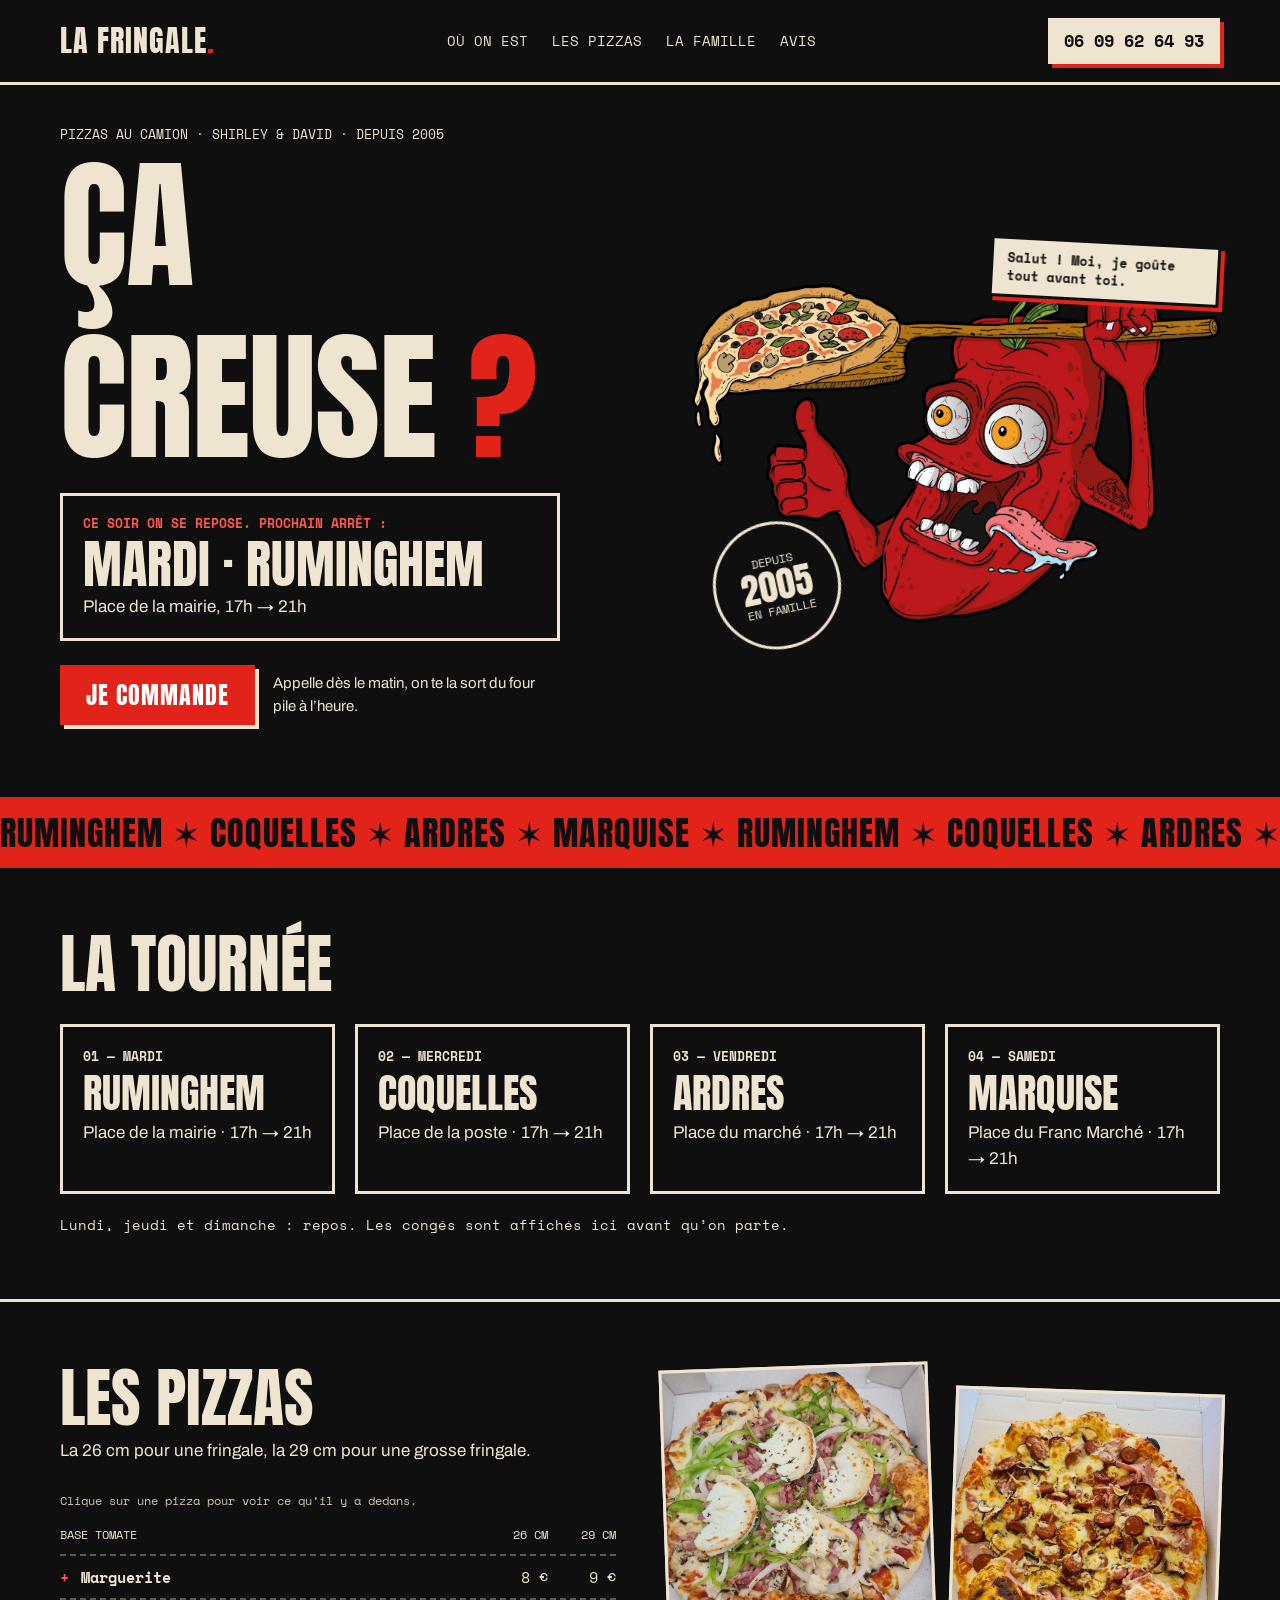
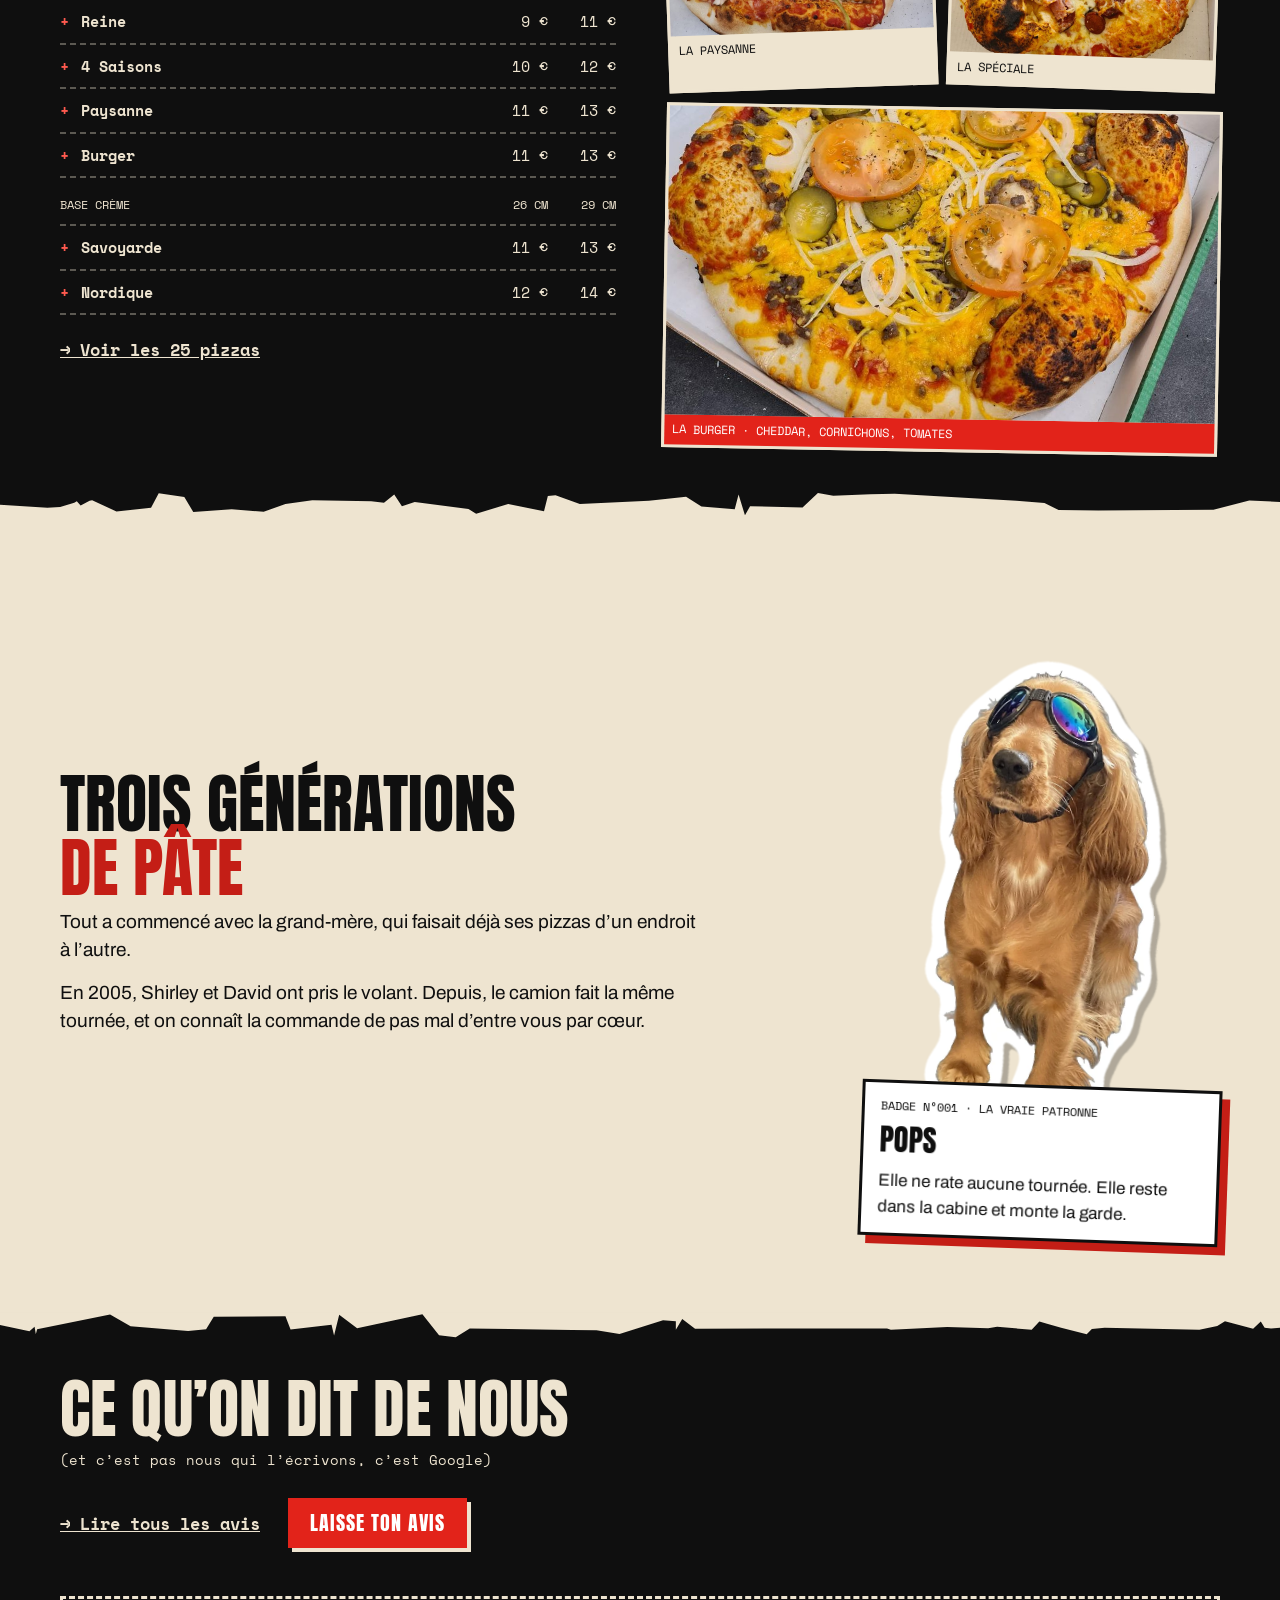
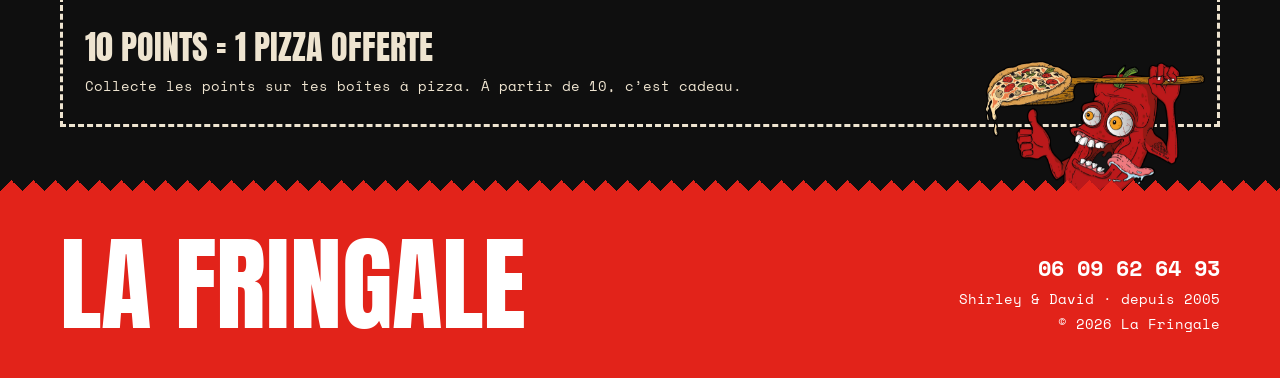
==== commit 39967a53: "Avis Google : liens branchés et affichage des avis en direct - « Lire tous les avis » (fiche Google " ====
--- a/index.html
+++ b/index.html
@@ -137,14 +137,20 @@
 
     <section class="section" id="avis" aria-labelledby="titre-avis">
       <div class="conteneur">
-        <div id="avis-bloc" style="margin-bottom: 40px" hidden>
-          <h2 class="titre-section" id="titre-avis">Ce qu’on dit de nous</h2>
-          <p class="chapo note-mono">(et c’est pas nous qui l’écrivons, c’est Google)</p>
+        <div id="avis-bloc" style="margin-bottom: 48px" hidden>
+          <div class="avis-entete">
+            <div>
+              <h2 class="titre-section" id="titre-avis">Ce qu’on dit de nous</h2>
+              <p class="chapo note-mono">(et c’est pas nous qui l’écrivons, c’est Google)</p>
+            </div>
+            <p class="avis-resume" id="avis-resume" hidden></p>
+          </div>
           <div class="avis-grille" id="avis-liste" hidden></div>
           <div class="avis-actions">
-            <a class="lien-fleche" href="#" data-lien-avis hidden>→ Lire tous les avis</a>
-            <a class="lien-fleche" href="#" data-lien-avis hidden>→ Toi aussi, laisse ton avis</a>
+            <a class="lien-fleche" href="#" data-lien-lire target="_blank" rel="noopener" hidden>→ Lire tous les avis</a>
+            <a class="bouton bouton-avis" href="#" data-lien-avis target="_blank" rel="noopener" hidden>Laisse ton avis</a>
           </div>
+          <p class="avis-source note-mono" id="avis-source" hidden>Avis issus de Google</p>
         </div>
         <div class="fidelite">
           <div>
--- a/assets/style.css
+++ b/assets/style.css
@@ -368,3 +368,26 @@
 
 /* ---------- Profondeur (parallaxe) ---------- */
 [data-profondeur] { will-change: translate; }
+
+/* ---------- Avis (complément) ---------- */
+.avis-entete { display: flex; flex-wrap: wrap; justify-content: space-between; align-items: flex-end; gap: 12px 32px; }
+.avis-resume { margin: 0 0 28px; display: flex; align-items: baseline; gap: 10px; flex-wrap: wrap; }
+.avis-resume strong { font-family: var(--titre); font-weight: 400; font-size: 64px; line-height: 1; }
+.avis-resume > span:last-child { font-family: var(--mono); font-size: 13px; text-transform: uppercase; }
+.etoiles { font-size: 18px; }
+.etoiles-vides { color: rgba(238, 228, 208, 0.25); }
+.avis-carte blockquote { display: -webkit-box; -webkit-line-clamp: 7; -webkit-box-orient: vertical; overflow: hidden; }
+.avis-carte figcaption { display: flex; align-items: center; gap: 10px; margin-top: auto; }
+.avis-carte figcaption img { width: 32px; height: 32px; border-radius: 50%; }
+.avis-carte figcaption span { display: flex; flex-direction: column; }
+.avis-carte figcaption small { font-size: 11px; color: var(--creme-2); text-transform: none; }
+.avis-actions { align-items: center; }
+.bouton-avis { font-size: 20px; padding: 10px 22px; }
+.avis-source { margin: 18px 0 0; color: var(--creme-2); font-size: 12px; }
+.avis-grille {
+  grid-template-columns: none; grid-auto-flow: column; grid-auto-columns: minmax(280px, 1fr);
+  overflow-x: auto; scroll-snap-type: x mandatory; padding-bottom: 14px;
+  scrollbar-color: var(--rouge) transparent;
+}
+.avis-carte { scroll-snap-align: start; }
+@media (max-width: 700px) { .avis-grille { grid-auto-columns: 82%; } }
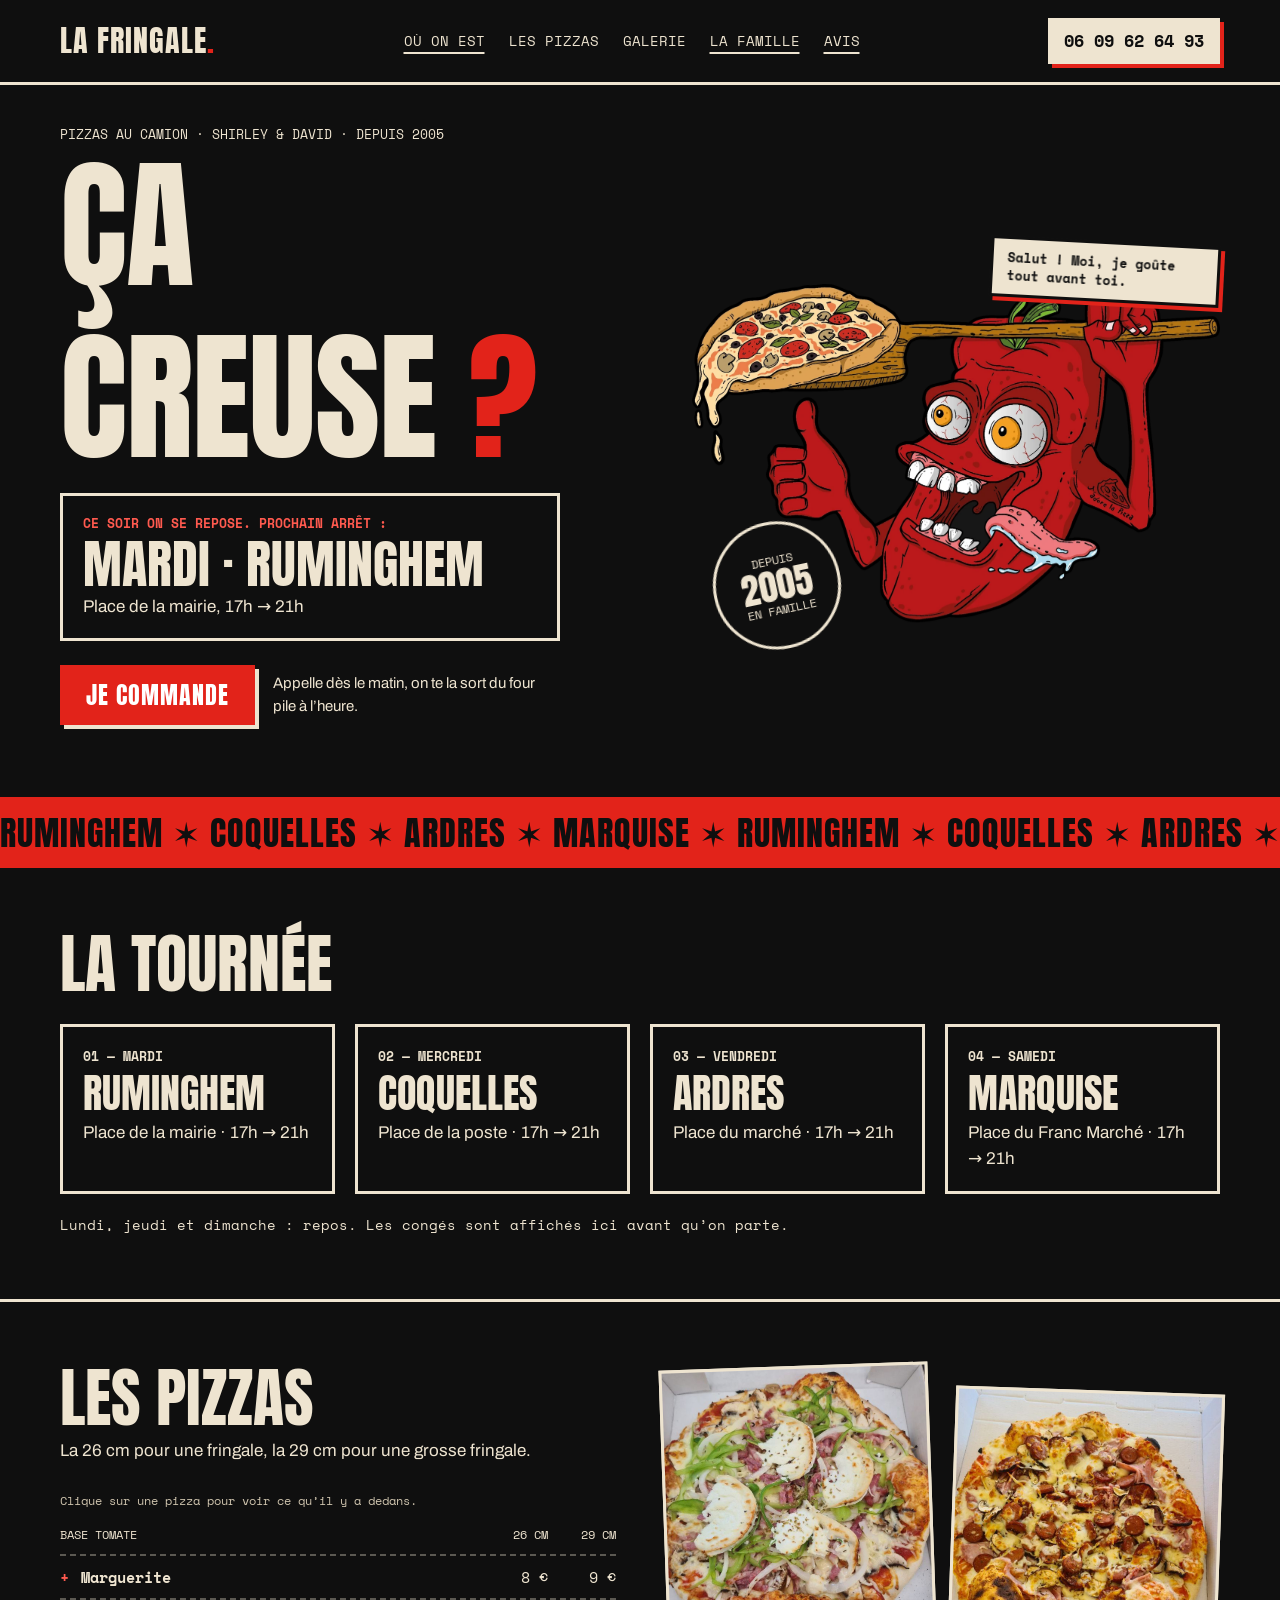
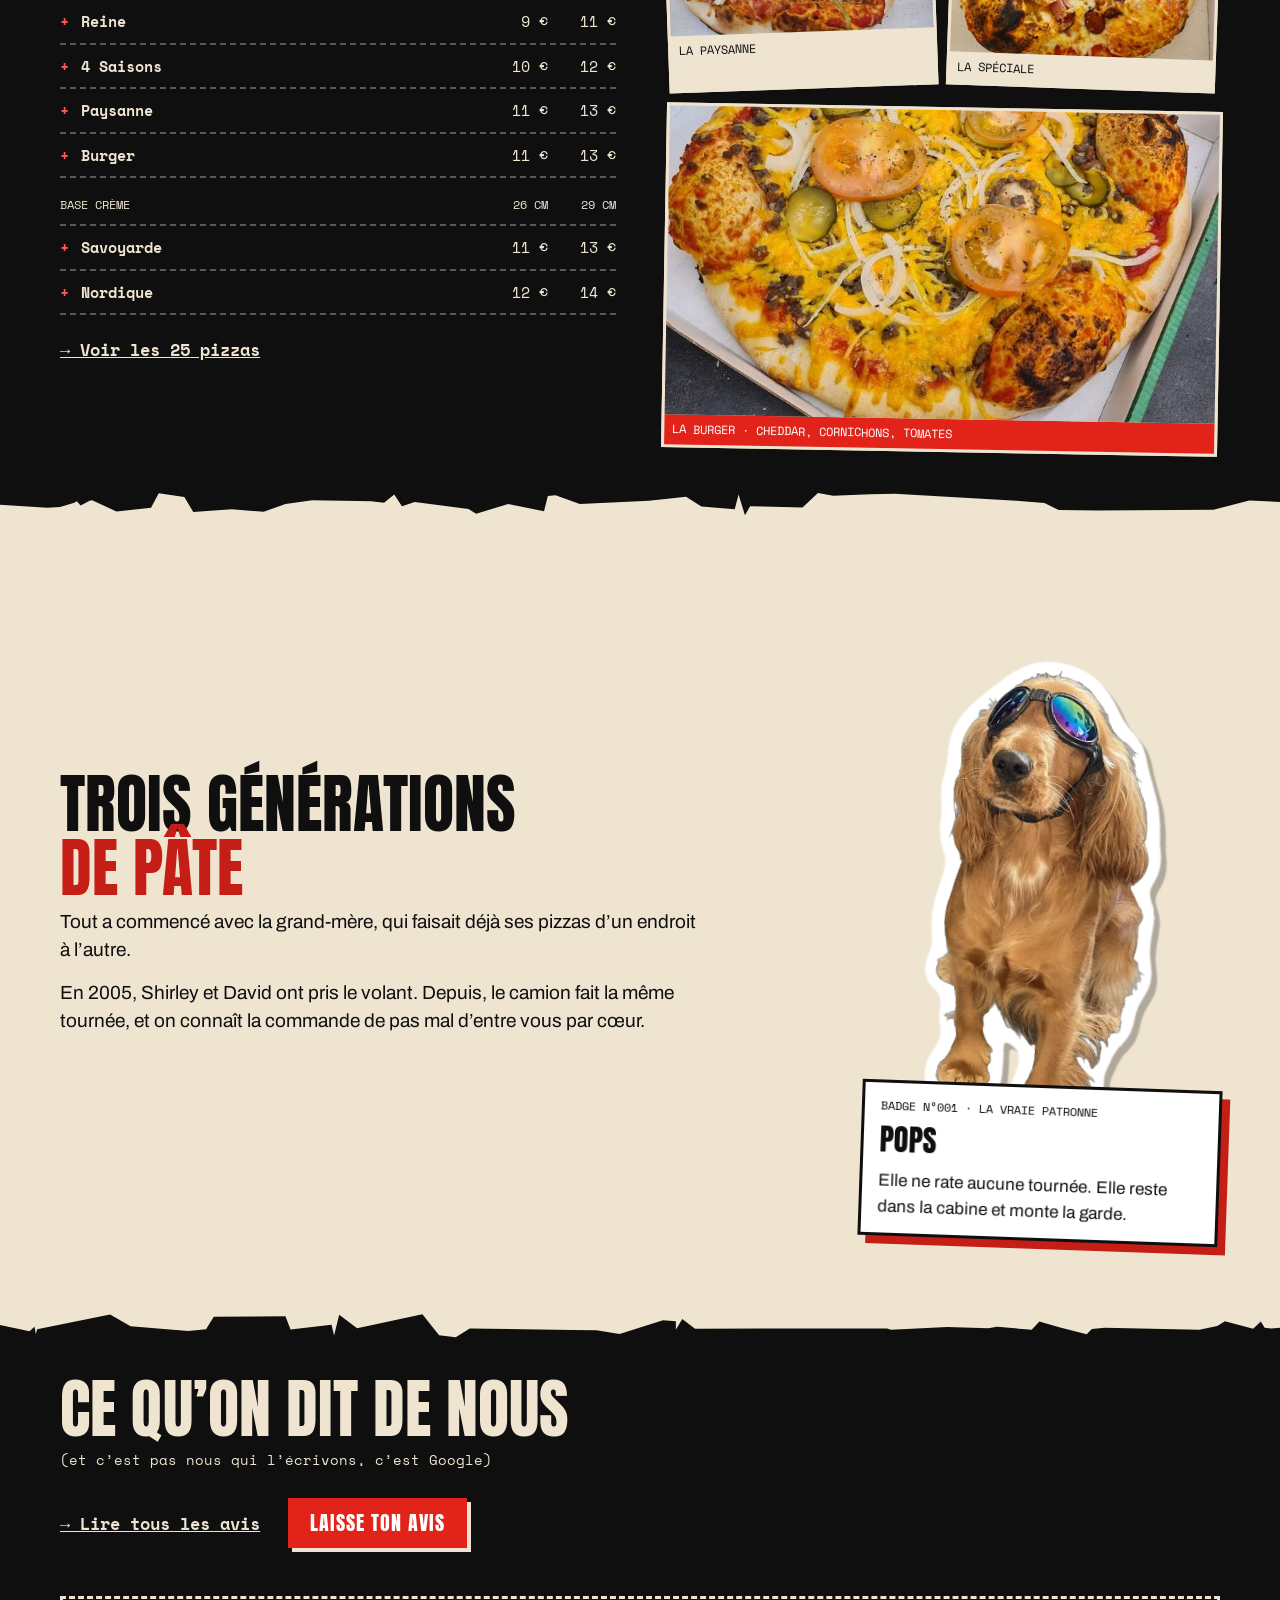
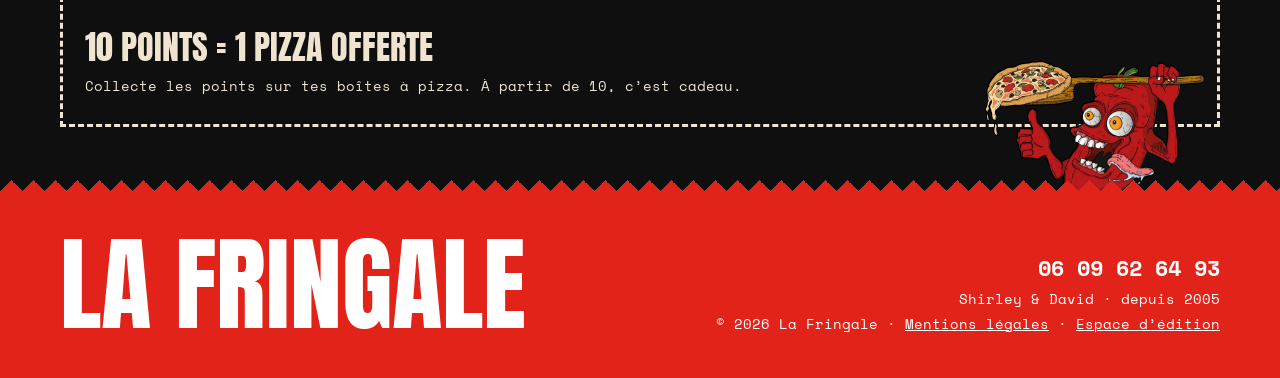
==== commit 1861e4f6: "Espace d'édition, galerie, actus Facebook, mentions légales, polices locales - Contenu déplacé dans " ====
--- a/index.html
+++ b/index.html
@@ -12,9 +12,7 @@
   <meta property="og:title" content="La Fringale · Pizzas au camion depuis 2005">
   <meta property="og:description" content="Ruminghem, Coquelles, Ardres, Marquise. De 17h à 21h, commande au 06 09 62 64 93.">
   <meta property="og:image" content="images/partage.jpg">
-  <link rel="preconnect" href="https://fonts.googleapis.com">
-  <link rel="preconnect" href="https://fonts.gstatic.com" crossorigin>
-  <link href="https://fonts.googleapis.com/css2?family=Anton&family=Archivo:wght@400;600;800&family=Space+Mono:wght@400;700&display=swap" rel="stylesheet">
+  <link rel="preload" href="assets/polices/anton.woff2" as="font" type="font/woff2" crossorigin>
   <link rel="stylesheet" href="assets/style.css">
   <script type="application/ld+json">
   {
@@ -40,10 +38,11 @@
     <div class="conteneur">
       <a class="logo" href="index.html">La Fringale<span>.</span></a>
       <nav class="nav" aria-label="Navigation principale">
-        <a href="#tournee">Où on est</a>
+        <a href="#tournee" aria-current="page">Où on est</a>
         <a href="carte.html">Les pizzas</a>
-        <a href="#famille">La famille</a>
-        <a href="#avis">Avis</a>
+        <a href="galerie.html">Galerie</a>
+        <a href="#famille" aria-current="page">La famille</a>
+        <a href="#avis" aria-current="page">Avis</a>
       </nav>
       <a class="bouton-tel" href="tel:+33609626493" data-tel data-tel-texte>06 09 62 64 93</a>
     </div>
@@ -135,6 +134,22 @@
       </div>
     </section>
 
+    <!-- Affichée dès que l'adresse de la page Facebook est renseignée (contenu/infos.json) -->
+    <section class="section actus" id="actus" aria-labelledby="titre-actus" hidden>
+      <div class="conteneur actus-grille">
+        <div>
+          <h2 class="titre-section" id="titre-actus">Les actus du camion</h2>
+          <p class="chapo">Pizza du moment, congés, changements de dernière minute : tout passe d’abord par notre page Facebook.</p>
+          <a class="lien-fleche" href="#" data-lien-facebook target="_blank" rel="noopener">→ Voir la page Facebook</a>
+        </div>
+        <div class="actus-boite" id="actus-fil">
+          <p>Les publications sont hébergées par Facebook, qui peut déposer des cookies. Elles s’affichent seulement si tu le demandes.</p>
+          <button class="bouton" type="button" id="actus-charger">Afficher les publications</button>
+          <label class="actus-memoire note-mono"><input type="checkbox" id="actus-memoriser"> Toujours les afficher sur cet appareil</label>
+        </div>
+      </div>
+    </section>
+
     <section class="section" id="avis" aria-labelledby="titre-avis">
       <div class="conteneur">
         <div id="avis-bloc" style="margin-bottom: 48px" hidden>
@@ -150,7 +165,7 @@
             <a class="lien-fleche" href="#" data-lien-lire target="_blank" rel="noopener" hidden>→ Lire tous les avis</a>
             <a class="bouton bouton-avis" href="#" data-lien-avis target="_blank" rel="noopener" hidden>Laisse ton avis</a>
           </div>
-          <p class="avis-source note-mono" id="avis-source" hidden>Avis issus de Google</p>
+          <p class="avis-source note-mono" id="avis-source" hidden>Note et nombre d’avis en direct de Google</p>
         </div>
         <div class="fidelite">
           <div>
@@ -170,7 +185,7 @@
         <a class="tel" href="tel:+33609626493" data-tel data-tel-texte>06 09 62 64 93</a>
         <p>Shirley &amp; David · depuis 2005</p>
         <p><a href="#" data-reseau="facebook" hidden>Facebook</a> <a href="#" data-reseau="instagram" hidden>Instagram</a></p>
-        <p>© <span id="annee">2026</span> La Fringale</p>
+        <p>© <span id="annee">2026</span> La Fringale · <a href="mentions-legales.html">Mentions légales</a> · <a href="admin.html">Espace d’édition</a></p>
       </div>
     </div>
   </footer>
--- a/assets/style.css
+++ b/assets/style.css
@@ -1,4 +1,11 @@
 /* La Fringale — feuille de style */
+
+/* Polices hébergées sur le site (licence SIL Open Font License) : Anton, Archivo, Space Mono */
+@font-face { font-family: 'Anton'; font-style: normal; font-weight: 400; font-display: swap; src: url(polices/anton.woff2) format('woff2'); }
+@font-face { font-family: 'Archivo'; font-style: normal; font-weight: 100 900; font-display: swap; src: url(polices/archivo.woff2) format('woff2'); }
+@font-face { font-family: 'Space Mono'; font-style: normal; font-weight: 400; font-display: swap; src: url(polices/space-mono-400.woff2) format('woff2'); }
+@font-face { font-family: 'Space Mono'; font-style: normal; font-weight: 700; font-display: swap; src: url(polices/space-mono-700.woff2) format('woff2'); }
+
 
 :root {
   --noir: #0f0f0f;
@@ -391,3 +398,47 @@
 }
 .avis-carte { scroll-snap-align: start; }
 @media (max-width: 700px) { .avis-grille { grid-auto-columns: 82%; } }
+
+/* ---------- Galerie ---------- */
+.galerie { columns: 3 280px; column-gap: 20px; margin-top: 32px; }
+.galerie-item { break-inside: avoid; margin: 0 0 20px; border: 3px solid var(--creme); background: var(--creme); }
+.galerie-bouton { display: block; width: 100%; padding: 0; border: 0; background: none; cursor: zoom-in; }
+.galerie-bouton img { width: 100%; height: auto; transition: opacity 0.2s; }
+.galerie-bouton:hover img { opacity: 0.88; }
+.galerie-item figcaption { font-family: var(--mono); font-size: 12px; text-transform: uppercase; color: var(--noir); padding: 6px 8px; }
+.visionneuse { border: 0; padding: 0; background: transparent; max-width: 100vw; max-height: 100vh; width: 100%; height: 100%; }
+.visionneuse::backdrop { background: rgba(10, 10, 10, 0.94); }
+.visionneuse[open] { display: flex; align-items: center; justify-content: center; }
+.visionneuse figure { margin: 0; max-width: min(92vw, 1100px); text-align: center; }
+.visionneuse img { max-width: 100%; max-height: 82vh; width: auto; margin: 0 auto; border: 3px solid var(--creme); }
+.visionneuse figcaption { margin-top: 12px; font-family: var(--mono); font-size: 14px; text-transform: uppercase; color: var(--creme); }
+.visionneuse-fermer, .visionneuse-nav {
+  position: fixed; width: 52px; height: 52px; border: 3px solid var(--creme); background: var(--noir); color: var(--creme);
+  font-size: 26px; line-height: 1; cursor: pointer; display: flex; align-items: center; justify-content: center;
+}
+.visionneuse-fermer { top: 16px; right: 16px; font-size: 32px; }
+.visionneuse-nav { top: 50%; translate: 0 -50%; }
+.visionneuse-prec { left: 16px; }
+.visionneuse-suiv { right: 16px; }
+@media (max-width: 700px) { .visionneuse-nav { top: auto; bottom: 20px; translate: none; } }
+
+/* ---------- Actus Facebook ---------- */
+.actus { border-top: 3px solid var(--creme); }
+.actus-grille { display: flex; flex-wrap: wrap; gap: 32px 56px; align-items: flex-start; }
+.actus-grille > div:first-child { flex: 1 1 340px; }
+.actus-boite { flex: 0 1 500px; min-width: 0; border: 3px dashed var(--creme); padding: 24px; display: flex; flex-direction: column; gap: 16px; align-items: flex-start; }
+.actus-boite p { margin: 0; }
+.actus-boite:has(iframe) { border: 0; padding: 0; }
+.actus-memoire { display: flex; gap: 8px; align-items: center; font-size: 13px; cursor: pointer; }
+.actus-memoire input { width: 18px; height: 18px; accent-color: var(--rouge); }
+
+/* ---------- Mentions légales et espace d'édition ---------- */
+.legal section { max-width: 760px; margin-top: 36px; }
+.legal h2 { font-family: var(--titre); font-weight: 400; font-size: 32px; text-transform: uppercase; margin: 0 0 10px; }
+.legal p { margin: 0 0 12px; }
+.a-completer { color: var(--rouge-texte); font-style: italic; }
+.admin-entree { max-width: 680px; margin: 32px 0 8px; display: flex; flex-direction: column; gap: 18px; align-items: flex-start; }
+.admin-entree p { margin: 0; }
+.admin-cas { display: grid; grid-template-columns: repeat(auto-fit, minmax(260px, 1fr)); gap: 20px; }
+.admin-cas h3 { margin: 0 0 8px; font-family: var(--titre); font-weight: 400; font-size: 24px; text-transform: uppercase; }
+.admin-cas p { font-family: var(--texte); font-size: 15px; }
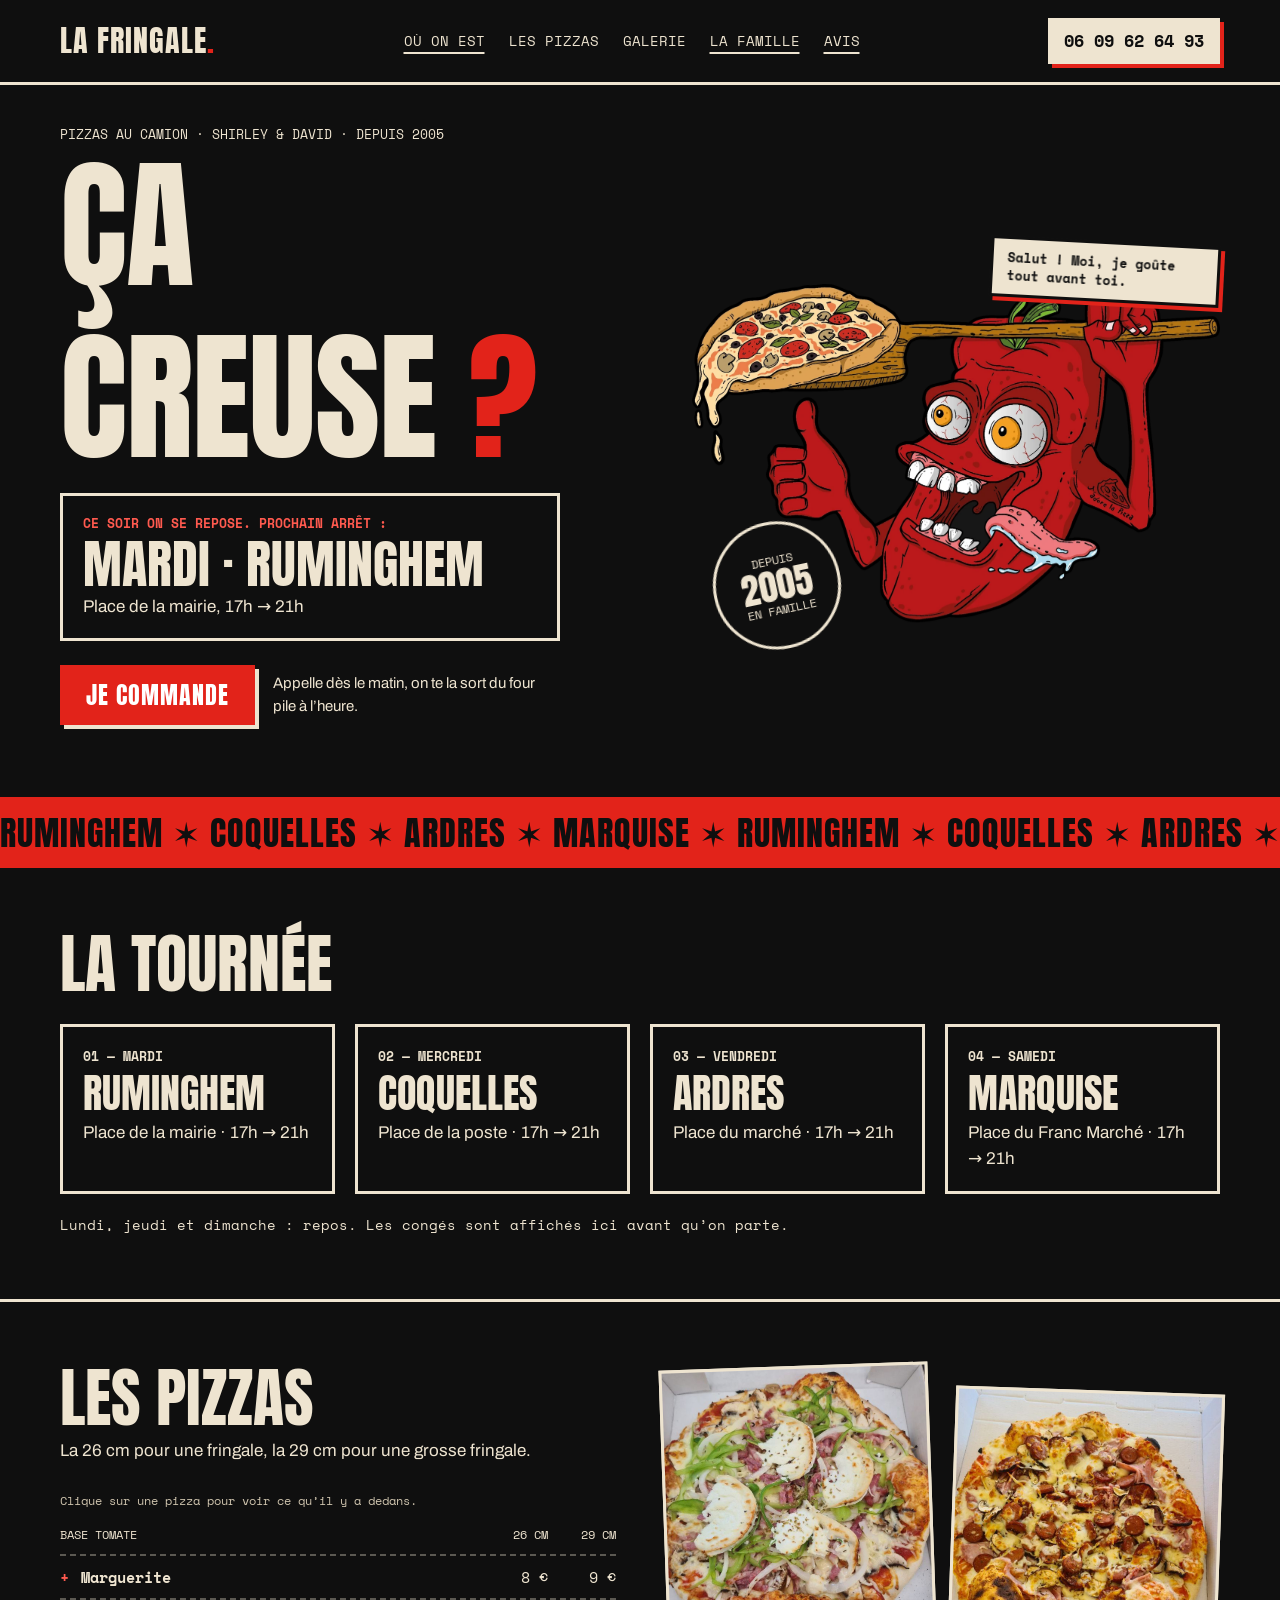
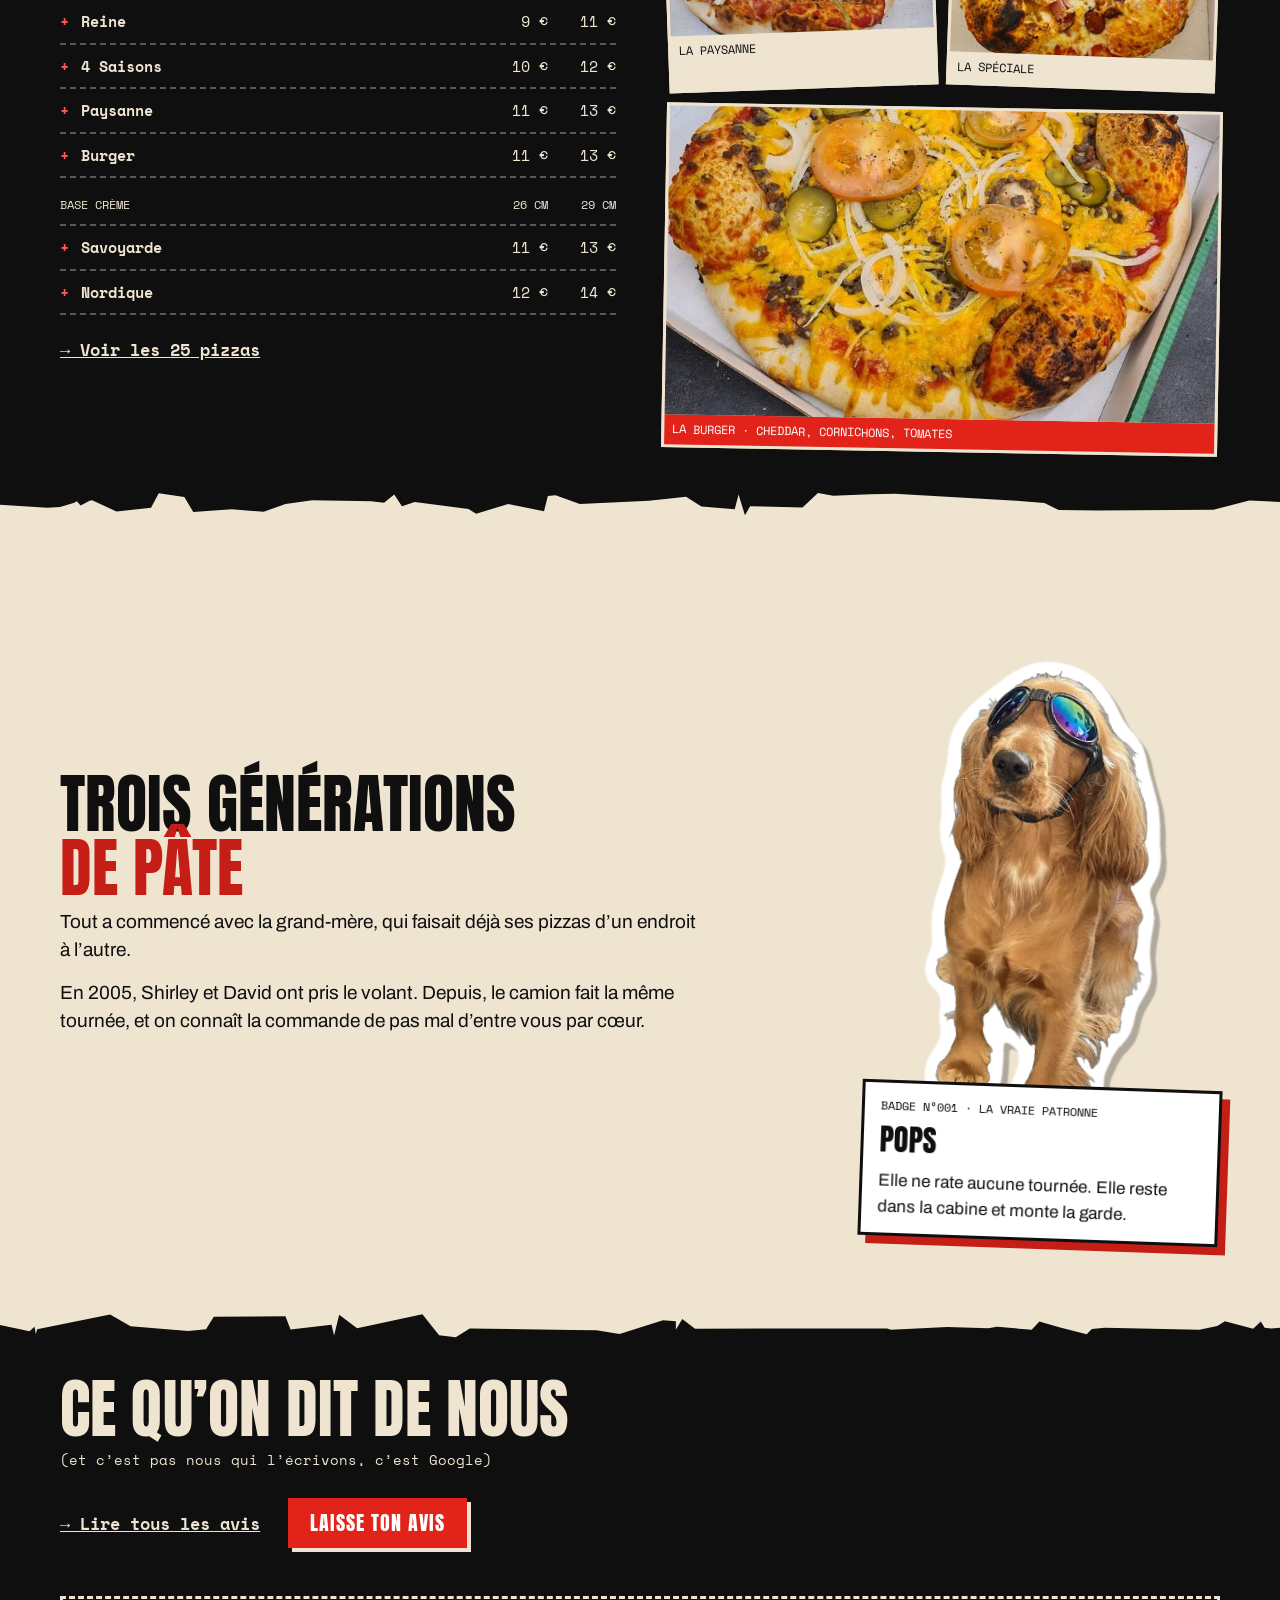
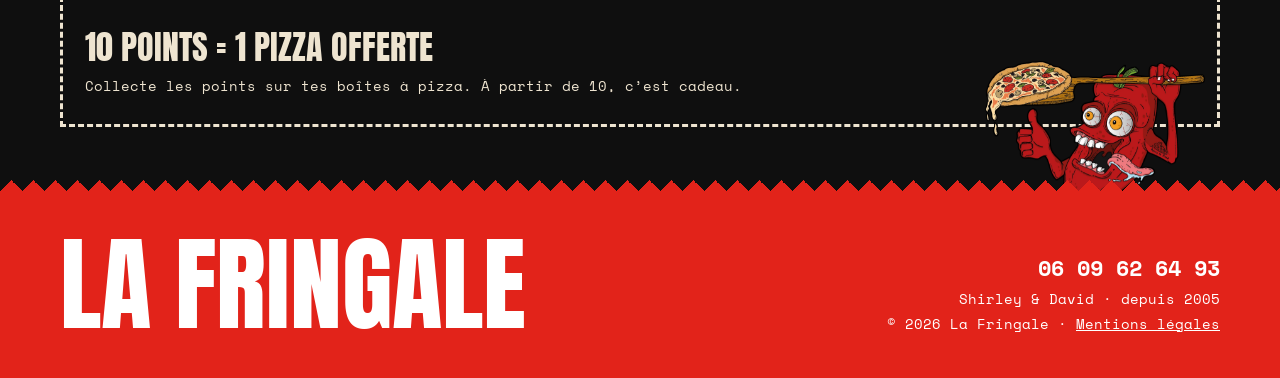
==== commit 15d61235: "Retire le lien vers l'espace d'édition du pied de page Co-Authored-By: Claude Opus 5.5 <noreply@anth" ====
--- a/index.html
+++ b/index.html
@@ -185,7 +185,7 @@
         <a class="tel" href="tel:+33609626493" data-tel data-tel-texte>06 09 62 64 93</a>
         <p>Shirley &amp; David · depuis 2005</p>
         <p><a href="#" data-reseau="facebook" hidden>Facebook</a> <a href="#" data-reseau="instagram" hidden>Instagram</a></p>
-        <p>© <span id="annee">2026</span> La Fringale · <a href="mentions-legales.html">Mentions légales</a> · <a href="admin.html">Espace d’édition</a></p>
+        <p>© <span id="annee">2026</span> La Fringale · <a href="mentions-legales.html">Mentions légales</a></p>
       </div>
     </div>
   </footer>
--- a/assets/style.css
+++ b/assets/style.css
@@ -442,3 +442,12 @@
 .admin-cas { display: grid; grid-template-columns: repeat(auto-fit, minmax(260px, 1fr)); gap: 20px; }
 .admin-cas h3 { margin: 0 0 8px; font-family: var(--titre); font-weight: 400; font-size: 24px; text-transform: uppercase; }
 .admin-cas p { font-family: var(--texte); font-size: 15px; }
+
+/* ---------- Avis qui défilent tout seuls ---------- */
+.avis-grille.avis-defile { display: block; overflow: hidden; padding-bottom: 0; mask-image: linear-gradient(90deg, transparent, #000 6%, #000 94%, transparent); }
+.avis-piste { display: flex; gap: 20px; width: max-content; animation: avis-defilement var(--duree, 45s) linear infinite; }
+.avis-double { display: contents; }
+.avis-defile .avis-carte { width: 340px; flex: none; }
+.avis-defile:hover .avis-piste, .avis-defile:active .avis-piste, .avis-defile:focus-within .avis-piste { animation-play-state: paused; }
+@keyframes avis-defilement { from { transform: translateX(0); } to { transform: translateX(calc(-50% - 10px)); } }
+@media (max-width: 700px) { .avis-defile .avis-carte { width: 280px; } }
